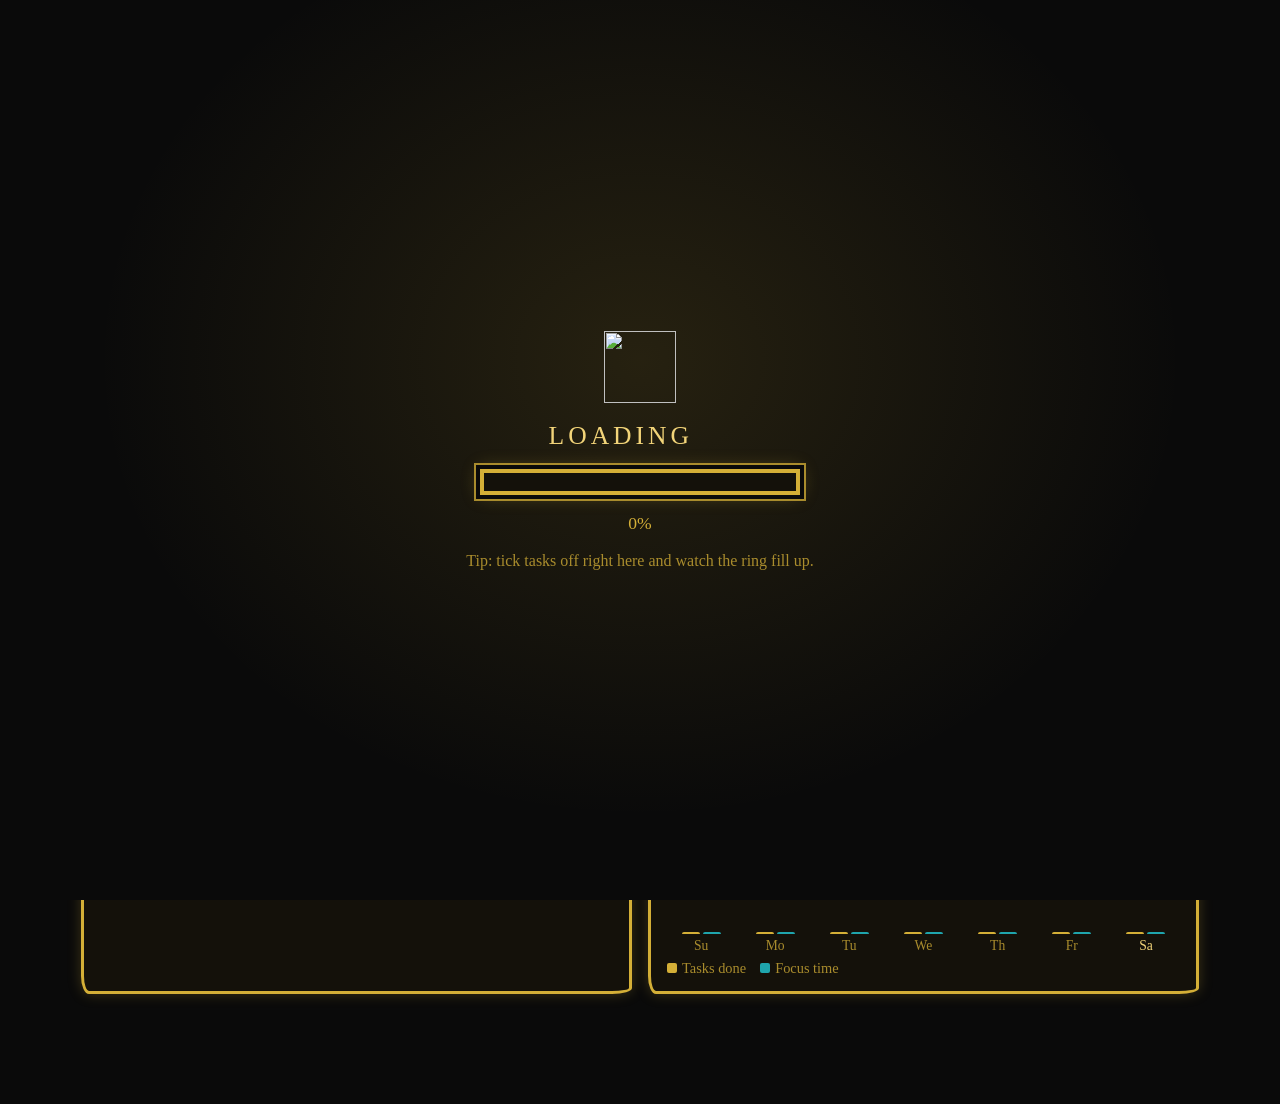
==== index.html @ 4c9fb3a7 "Turn the planner into a personal mission control Add a home dashboard (progress ring, countdowns, up" ====
<!DOCTYPE html>
<html lang="en">
<head>
<meta charset="UTF-8">
<meta name="robots" content="noindex, nofollow, noarchive, nosnippet">
<meta name="viewport" content="width=device-width, initial-scale=1.0, viewport-fit=cover">
<title>Mission Control</title>
<link rel="icon" href="assets/notes-icon.gif" type="image/gif">
<link rel="preload" href="assets/fonts/PatrickHand-latin.woff2" as="font" type="font/woff2" crossorigin>
<meta name="theme-color" content="#14110a">
<link rel="manifest" href="manifest.json">
<link rel="apple-touch-icon" href="assets/icons/apple-touch-icon.png">
<meta name="mobile-web-app-capable" content="yes">
<meta name="apple-mobile-web-app-capable" content="yes">
<meta name="apple-mobile-web-app-title" content="Planner">
<link rel="stylesheet" href="css/base.css">
<link rel="stylesheet" href="css/life.css">
<link rel="stylesheet" href="css/dashboard.css">
<script src="js/theme.js"></script>
<script src="js/loader.js"></script>
</head>
<body>

<div class="loader" id="loader" role="progressbar" aria-label="Loading" aria-valuemin="0" aria-valuemax="100" aria-valuenow="0">
  <img class="loader-icon" src="assets/notes-icon.gif" alt="">
  <div class="loader-title">Loading</div>
  <div class="loader-bar"><div class="loader-fill"></div></div>
  <div class="loader-pct">0%</div>
  <div class="loader-tip">Tip: tick tasks off right here and watch the ring fill up.</div>
</div>
<noscript><style>.loader { display: none; }</style></noscript>

<main class="page">
  <div class="page-head">
    <div>
      <h1 id="greeting">Mission Control</h1>
      <p class="page-sub" id="todayText"></p>
    </div>
    <a class="chip primary" href="focus.html">Enter the Lock-In Room</a>
  </div>

  <div class="dash-top">
    <section class="card today-card" aria-labelledby="todayHeading">
      <h2 class="card-title" id="todayHeading"><span>Today's tasks</span><a class="card-link" href="planner.html">Open planner &rarr;</a></h2>
      <div class="today-body">
        <div class="ring" id="ring">
          <svg viewBox="0 0 160 160" aria-hidden="true">
            <circle class="ring-track" cx="80" cy="80" r="66"></circle>
            <circle class="ring-fill" id="ringFill" cx="80" cy="80" r="66"></circle>
          </svg>
          <div class="ring-label"><strong id="ringPct">0%</strong><span id="ringText">0 of 0 done</span></div>
        </div>
        <div class="today-tasks">
          <ul class="list" id="taskList"></ul>
          <div class="form-row quick-add">
            <input type="text" class="field" id="quickTask" maxlength="200" placeholder="Add a task for today" aria-label="New task for today">
            <button type="button" class="chip" id="quickAdd">Add</button>
          </div>
        </div>
      </div>
    </section>

    <div class="dash-side">
      <a class="card mini-card" href="focus.html">
        <span class="mini-label">Locked in today</span>
        <strong id="focusToday">0m</strong>
        <span class="muted" id="focusSessions">No sessions yet</span>
      </a>
      <a class="card mini-card" href="achievements.html">
        <span class="mini-label" id="levelLabel">Level 1</span>
        <span class="bar"><span id="levelBar"></span></span>
        <span class="muted" id="levelText"></span>
      </a>
      <a class="card mini-card" href="journal.html">
        <span class="mini-label">Daily reflection</span>
        <strong id="journalState">Not written yet</strong>
        <span class="muted" id="journalStreak"></span>
      </a>
    </div>
  </div>

  <div class="grid grid-2">
    <section class="card" aria-labelledby="countHeading">
      <h2 class="card-title" id="countHeading"><span>Countdowns</span><button type="button" class="chip" id="countToggle" aria-expanded="false">+ Add</button></h2>
      <div class="count-form" id="countForm" hidden>
        <input type="text" class="field" id="countTitle" maxlength="60" placeholder="e.g. Final exams" aria-label="Countdown name">
        <input type="date" class="field" id="countDate" aria-label="Countdown date">
        <button type="button" class="chip primary" id="countSave">Save</button>
      </div>
      <div class="countdowns" id="countdowns"></div>
    </section>

    <section class="card" aria-labelledby="upHeading">
      <h2 class="card-title" id="upHeading">Coming up (next 14 days)</h2>
      <ul class="list" id="upcomingList"></ul>
    </section>
  </div>

  <div class="grid grid-2">
    <section class="card" aria-labelledby="projHeading">
      <h2 class="card-title" id="projHeading"><span>Current projects</span><a class="card-link" href="workshop.html">Workshop &rarr;</a></h2>
      <ul class="list" id="projectList"></ul>
    </section>

    <section class="card" aria-labelledby="weekHeading">
      <h2 class="card-title" id="weekHeading">This week</h2>
      <div class="stats" id="weekStats"></div>
      <div class="chart" id="weekChart" aria-label="Tasks done and focus time over the last 7 days"></div>
      <div class="legend-dots"><span>Tasks done</span><span class="alt">Focus time</span></div>
    </section>
  </div>
</main>

<script src="js/ui-sound.js"></script>
<script src="js/shared.js"></script>
<script src="js/planner-core.js"></script>
<script src="js/life-core.js"></script>
<script src="js/data.js"></script>
<script src="js/nav.js"></script>
<script src="js/dashboard.js"></script>
<script src="js/firebase-config.js"></script>
<script src="js/sync-core.js"></script>
<script src="js/sync.js"></script>
</body>
</html>
---- css/base.css ----
/* ==========================================================
   base.css - shared by every page
   Font, theme variables, reset, and reusable components.
   ========================================================== */

/* ---------- Font (self-hosted Patrick Hand, OFL licence) ---------- */
@font-face {
  font-family: "Patrick Hand";
  font-style: normal;
  font-weight: 400;
  font-display: swap;
  src: url("../assets/fonts/PatrickHand-latin-ext.woff2") format("woff2");
  unicode-range: U+0100-02BA, U+02BD-02C5, U+02C7-02CC, U+02CE-02D7, U+02DD-02FF, U+0304, U+0308, U+0329, U+1D00-1DBF, U+1E00-1E9F, U+1EF2-1EFF, U+2020, U+20A0-20AB, U+20AD-20C0, U+2113, U+2C60-2C7F, U+A720-A7FF;
}

@font-face {
  font-family: "Patrick Hand";
  font-style: normal;
  font-weight: 400;
  font-display: swap;
  src: url("../assets/fonts/PatrickHand-latin.woff2") format("woff2");
  unicode-range: U+0000-00FF, U+0131, U+0152-0153, U+02BB-02BC, U+02C6, U+02DA, U+02DC, U+0304, U+0308, U+0329, U+2000-206F, U+20AC, U+2122, U+2191, U+2193, U+2212, U+2215, U+FEFF, U+FFFD;
}

/* ---------- Theme ---------- */
:root {
  --weekend: #2f7d55;
  --weekday: #050505;
  --busy: #b3262e;
  --done: #1fa5ad;

  --gold: #d4af37;
  --gold-light: #f2d479;
  --gold-dim: #a98c2d;
  --cream: #f5e6b8;

  --bg: #0a0a0a;
  --panel-bg: #14110a;
  --field-bg: #1d1810;

  --wobble-lg: 18px 6px 20px 8px / 8px 20px 6px 18px;
  --wobble-sm: 12px 4px 14px 5px / 5px 14px 4px 12px;

  --glow: 0 0 14px color-mix(in srgb, var(--gold) 25%, transparent);
  --focus-glow: 0 0 10px color-mix(in srgb, var(--gold-light) 45%, transparent);
  --rainbow: linear-gradient(90deg, #ff2d55, #ff9500, #ffee00, #34ff6a, #00e5ff, #3b6bff, #c04bff, #ff2d55);
}

/* ---------- Reset and base ---------- */
* { box-sizing: border-box; }

html {
  -webkit-text-size-adjust: 100%;
  text-size-adjust: 100%;
}

body {
  margin: 0;
  font-family: "Patrick Hand", "Comic Sans MS", cursive;
  font-size: 18px;
  background-color: var(--bg);
  color: var(--cream);
}

/* The chosen page picture sits on its own fixed layer. (background-attachment: fixed
   zooms and jitters on iPhones, so it is not used.) */
body::before {
  content: "";
  position: fixed;
  inset: 0;
  z-index: -1;
  background: var(--page-bg, none) center / cover no-repeat;
  pointer-events: none;
}

body.has-bg {
  --panel-bg: rgba(20, 17, 10, 0.86);
}

button, input, textarea, select {
  font-family: inherit;
}

[hidden] {
  display: none !important;
}

:focus-visible {
  outline: 3px solid var(--gold-light);
  outline-offset: 2px;
}

/* ---------- Panels: the gold wobbly boxes ---------- */
.panel,
.greeting-header,
.calendar-panel,
.notes-panel,
.timer-panel,
.settings-panel {
  border: 3px solid var(--gold);
  border-radius: var(--wobble-lg);
  background: var(--panel-bg);
  box-shadow: var(--glow);
}

/* ---------- Headings ---------- */
.gold-title {
  margin: 0;
  font-weight: 400;
  color: var(--gold-light);
}

/* ---------- Small gold buttons ("chips") ---------- */
.bg-controls button,
.page-link,
.pick-row button,
.chip {
  border: 2px solid var(--gold);
  background: rgba(10, 10, 10, 0.9);
  color: var(--gold-light);
  border-radius: var(--wobble-sm);
  font-size: 1rem;
  text-decoration: none;
  cursor: pointer;
}

.bg-controls button:hover,
.page-link:hover,
.pick-row button:hover:not(:disabled),
.chip:hover:not(:disabled),
.page-link.current {
  background: var(--gold);
  color: #0a0a0a;
}

.bg-controls button:disabled,
.pick-row button:disabled,
.chip:disabled {
  opacity: 0.4;
  cursor: default;
}

.page-link {
  display: inline-block;
  padding: 3px 14px;
}

.page-link.disabled {
  opacity: 0.35;
  pointer-events: none;
}

.chip {
  padding: 2px 12px;
}

/* ---------- Big buttons ---------- */
.big-btn {
  border: 3px solid var(--gold-dim);
  border-radius: var(--wobble-sm);
  background: var(--gold);
  color: #0a0a0a;
  font-size: 1.4rem;
  padding: 8px 28px;
  min-width: 120px;
  cursor: pointer;
  transition: transform 0.1s ease, background-color 0.1s ease;
}

.big-btn:hover {
  background: var(--gold-light);
  transform: scale(1.05) rotate(-0.8deg);
}

.big-btn.secondary {
  background: transparent;
  color: var(--gold-light);
  border-color: var(--gold);
}

.big-btn.secondary:hover {
  background: color-mix(in srgb, var(--gold) 18%, transparent);
}

.big-btn.armed {
  background: var(--busy);
  border-color: #ff8a8a;
  color: #fff;
}

/* ---------- Form fields ---------- */
.field,
#notesText,
#taskInput,
#searchInput,
#repeatSelect,
.focus-task input,
.stepper input,
.form-dialog input[type="text"],
.form-dialog textarea {
  border: 2px solid var(--gold);
  border-radius: var(--wobble-sm);
  background: var(--field-bg);
  color: var(--cream);
  font-size: 1.1rem;
}

.field:focus,
#notesText:focus,
#taskInput:focus,
#searchInput:focus,
#repeatSelect:focus,
.focus-task input:focus,
.stepper input:focus,
.form-dialog input:focus,
.form-dialog textarea:focus {
  outline: none;
  border-color: var(--gold-light);
  box-shadow: var(--focus-glow);
}

::placeholder {
  color: var(--gold-dim);
  opacity: 1;
}

/* ---------- Dialogs ---------- */
.dialog {
  width: min(560px, 92vw);
  max-height: 92vh;
  max-height: 92dvh;
  overflow-y: auto;
  overscroll-behavior: contain;
  padding: 22px;
  border: 3px solid var(--gold);
  border-radius: var(--wobble-lg);
  background: #14110a;
  color: var(--cream);
  box-shadow: 0 0 40px color-mix(in srgb, var(--gold) 35%, transparent);
  font-family: inherit;
}

.dialog::backdrop {
  background: rgba(0, 0, 0, 0.82);
}

.dialog h2 {
  margin: 0 0 8px;
  font-size: 2rem;
  font-weight: 400;
  color: var(--gold-light);
}

.dialog-close {
  position: absolute;
  top: 6px;
  right: 12px;
  border: none;
  background: transparent;
  color: var(--gold-light);
  font-size: 2rem;
  cursor: pointer;
  line-height: 1;
}

.dialog-actions {
  display: flex;
  flex-wrap: wrap;
  justify-content: center;
  gap: 10px;
}

.dialog-actions .big-btn {
  min-width: 0;
  font-size: 1.15rem;
  padding: 6px 18px;
  text-decoration: none;
  display: inline-block;
}

.form-error {
  color: #ff8a8a;
}

/* ---------- Toast (replaces blocked alert() popups) ---------- */
.toast {
  position: fixed;
  left: 50%;
  bottom: 24px;
  transform: translateX(-50%);
  z-index: 100;
  max-width: min(520px, 90vw);
  padding: 8px 18px;
  border: 2px solid var(--gold);
  border-radius: var(--wobble-sm);
  background: #14110a;
  color: var(--gold-light);
  box-shadow: 0 0 18px rgba(0, 0, 0, 0.8);
}

/* ---------- RGB effect shared by timer, dates and calendar hover ---------- */
@keyframes rgbSweep {
  from { background-position: 0% 50%; }
  to   { background-position: 300% 50%; }
}

@keyframes rgbHue {
  from { filter: hue-rotate(0deg) drop-shadow(0 0 12px rgba(255, 255, 255, 0.35)); }
  to   { filter: hue-rotate(360deg) drop-shadow(0 0 12px rgba(255, 255, 255, 0.35)); }
}

@keyframes rgbHueCell {
  from { filter: hue-rotate(0deg) drop-shadow(0 0 2px rgba(0, 0, 0, 0.9)); }
  to   { filter: hue-rotate(360deg) drop-shadow(0 0 2px rgba(0, 0, 0, 0.9)); }
}

/* ---------- Pixel-art image links (moon, landscape) ---------- */
.image-link {
  display: block;
  width: 64px;
  height: 64px;
  border: 3px solid var(--gold);
  border-radius: var(--wobble-sm);
  overflow: hidden;
  box-shadow: 0 0 10px color-mix(in srgb, var(--gold) 35%, transparent);
  transition: transform 0.1s ease, box-shadow 0.1s ease;
}

.image-link img {
  width: 100%;
  height: 100%;
  display: block;
  image-rendering: pixelated;
}

.image-link:hover {
  transform: scale(1.1) rotate(-3deg);
  box-shadow: 0 0 16px color-mix(in srgb, var(--gold-light) 60%, transparent);
}

/* ---------- Page navigation and background buttons ---------- */
.page-nav {
  position: fixed;
  bottom: calc(8px + env(safe-area-inset-bottom, 0px));
  left: calc(8px + env(safe-area-inset-left, 0px));
  z-index: 10;
  display: flex;
  align-items: flex-end;
  gap: 10px;
}

.bg-controls {
  position: fixed;
  bottom: calc(8px + env(safe-area-inset-bottom, 0px));
  right: calc(8px + env(safe-area-inset-right, 0px));
  z-index: 10;
  display: flex;
  flex-wrap: wrap;
  justify-content: flex-end;
  max-width: calc(100vw - 16px);
  gap: 6px;
}

.bg-controls button {
  padding: 3px 12px;
  font-size: 0.85rem;
}

/* ---------- Touch screens ---------- */
button, a, select, input, textarea, summary {
  touch-action: manipulation;
}

button, a {
  -webkit-tap-highlight-color: transparent;
}

@media (pointer: coarse) {
  .bg-controls button,
  .page-link,
  .chip,
  .pick-row button,
  .step-btn,
  .preset-btn {
    min-height: 44px;
  }

  .bg-controls button,
  .chip {
    padding-left: 14px;
    padding-right: 14px;
  }

  #searchInput,
  #repeatSelect,
  #addTaskBtn {
    min-height: 44px;
  }

  .dialog-close {
    width: 44px;
    height: 44px;
    top: 2px;
    right: 6px;
  }
}

@media (prefers-reduced-motion: reduce) {
  * {
    animation: none !important;
    transition: none !important;
  }
}

/* ---------- Loading screen ---------- */
.loader {
  position: fixed;
  inset: 0;
  z-index: 1000;
  display: flex;
  flex-direction: column;
  align-items: center;
  justify-content: center;
  gap: 18px;
  background:
    radial-gradient(ellipse at 50% 40%, color-mix(in srgb, var(--gold) 14%, transparent), transparent 60%),
    #0a0a0a;
  color: var(--gold-light);
  transition: opacity 0.4s ease;
}

.loader.loader-hide {
  opacity: 0;
  pointer-events: none;
}

.loader-icon {
  width: 72px;
  height: 72px;
  image-rendering: pixelated;
  animation: loaderHop 0.9s steps(4) infinite;
}

@keyframes loaderHop {
  0%, 100% { transform: translateY(0); }
  50%      { transform: translateY(-10px); }
}

.loader-title {
  font-size: 1.6rem;
  letter-spacing: 4px;
  text-transform: uppercase;
}

.loader-title::after {
  content: "";
  display: inline-block;
  width: 1.5em;
  text-align: left;
  animation: loaderDots 1.2s steps(4) infinite;
}

@keyframes loaderDots {
  0%   { content: ""; }
  25%  { content: "."; }
  50%  { content: ".."; }
  75%  { content: "..."; }
}

.loader-bar {
  width: min(320px, 75vw);
  height: 26px;
  padding: 4px;
  border: 4px solid var(--gold);
  background: #14110a;
  box-shadow: 0 0 0 4px #0a0a0a, 0 0 0 6px var(--gold-dim), 0 0 18px color-mix(in srgb, var(--gold) 35%, transparent);
  image-rendering: pixelated;
}

.loader-fill {
  width: 0;
  height: 100%;
  background: repeating-linear-gradient(90deg, var(--gold-light) 0 10px, var(--gold) 10px 14px, transparent 14px 16px);
  transition: width 0.2s steps(6);
}

.loader-pct {
  font-size: 1.1rem;
  color: var(--gold);
  font-variant-numeric: tabular-nums;
}

.loader-tip {
  max-width: 80vw;
  font-size: 1rem;
  color: var(--gold-dim);
  text-align: center;
}

/* ---------- Phones: tapping must not leave hover effects stuck on ---------- */
@media (hover: none) {
  .big-btn:hover {
    transform: none;
    background: var(--gold);
  }

  .big-btn.secondary:hover {
    background: transparent;
  }

  .big-btn.armed:hover {
    background: var(--busy);
  }

  .bg-controls button:hover,
  .page-link:hover,
  .pick-row button:hover:not(:disabled),
  .chip:hover:not(:disabled) {
    background: rgba(10, 10, 10, 0.9);
    color: var(--gold-light);
  }

  .page-link.current,
  .page-link.current:hover,
  .pick-row button.armed:hover {
    background: var(--gold);
    color: #0a0a0a;
  }

  .image-link:hover {
    transform: none;
    box-shadow: 0 0 10px color-mix(in srgb, var(--gold) 35%, transparent);
  }

  /* a quick press-in instead, so taps still feel responsive */
  .big-btn:active,
  .chip:active,
  .page-link:active,
  .bg-controls button:active,
  .pick-row button:active,
  .image-link:active {
    transform: scale(0.95);
  }
}

/* ---------- Scrollbars: gold pixel blocks on a dark track (follow the outline colour) ---------- */
/* Firefox can only recolour; other browsers get the full pixel-block design below
   (setting scrollbar-color there would switch that design off). */
@supports not selector(::-webkit-scrollbar) {
  html {
    scrollbar-color: var(--gold) #0a0a0a;
  }

  * {
    scrollbar-color: var(--gold) #14110a;
  }
}

::-webkit-scrollbar {
  width: 14px;
  height: 14px;
}

::-webkit-scrollbar-track {
  background: #0a0a0a;
  border-left: 2px solid color-mix(in srgb, var(--gold) 30%, transparent);
}

::-webkit-scrollbar-thumb {
  background:
    linear-gradient(90deg, var(--gold-light) 0 3px, var(--gold) 3px calc(100% - 3px), var(--gold-dim) calc(100% - 3px));
  border: 3px solid #0a0a0a;
  border-radius: 0;
  box-shadow: inset 0 0 0 1px rgba(0, 0, 0, 0.35);
}

::-webkit-scrollbar-thumb:hover {
  background: var(--gold-light);
}

::-webkit-scrollbar-thumb:active {
  background: var(--gold-dim);
}

::-webkit-scrollbar-corner {
  background: #0a0a0a;
}

/* thinner inside panels and popups */
.dialog::-webkit-scrollbar,
.notes-panel::-webkit-scrollbar,
.search-results::-webkit-scrollbar {
  width: 10px;
}

.dialog::-webkit-scrollbar-track,
.notes-panel::-webkit-scrollbar-track,
.search-results::-webkit-scrollbar-track {
  background: #14110a;
  border-left: none;
}

.dialog::-webkit-scrollbar-thumb,
.notes-panel::-webkit-scrollbar-thumb,
.search-results::-webkit-scrollbar-thumb {
  border-width: 2px;
  border-color: #14110a;
}

/* ---------- Top menu bar (every page) ---------- */
.site-nav {
  position: sticky;
  top: 0;
  z-index: 60;
  display: flex;
  align-items: center;
  gap: 10px;
  padding: 6px 14px;
  padding-top: calc(6px + env(safe-area-inset-top, 0px));
  border-bottom: 2px solid color-mix(in srgb, var(--gold) 70%, transparent);
  background: rgba(10, 9, 6, 0.78);
  -webkit-backdrop-filter: blur(12px);
  backdrop-filter: blur(12px);
  box-shadow: 0 4px 16px rgba(0, 0, 0, 0.5);
}

.site-brand {
  display: flex;
  align-items: center;
  gap: 8px;
  flex-shrink: 0;
  color: var(--gold-light);
  font-size: 1.15rem;
  text-decoration: none;
}

.site-brand img {
  width: 28px;
  height: 28px;
  image-rendering: pixelated;
}

.site-links {
  display: flex;
  flex: 1;
  flex-wrap: wrap;
  justify-content: center;
  gap: 2px;
}

.site-link {
  display: flex;
  align-items: center;
  gap: 6px;
  padding: 5px 10px;
  border: 2px solid transparent;
  border-radius: var(--wobble-sm);
  color: var(--cream);
  font-size: 1rem;
  text-decoration: none;
  white-space: nowrap;
}

.site-link svg,
.site-menu-btn svg {
  width: 18px;
  height: 18px;
  flex-shrink: 0;
}

.site-link:hover {
  border-color: color-mix(in srgb, var(--gold) 50%, transparent);
  color: var(--gold-light);
}

.site-link[aria-current="page"] {
  border-color: var(--gold);
  background: color-mix(in srgb, var(--gold) 18%, transparent);
  color: var(--gold-light);
}

.site-menu-btn {
  display: none;
  align-items: center;
  gap: 6px;
  margin-left: auto;
  padding: 6px 12px;
  border: 2px solid var(--gold);
  border-radius: var(--wobble-sm);
  background: transparent;
  color: var(--gold-light);
  font-size: 1rem;
  cursor: pointer;
}

.site-level {
  display: flex;
  flex-direction: column;
  align-items: stretch;
  gap: 3px;
  flex-shrink: 0;
  min-width: 64px;
  color: var(--gold-light);
  font-size: 0.95rem;
  text-align: center;
  text-decoration: none;
}

.site-level[hidden] {
  display: none !important;
}

.site-level-bar {
  height: 6px;
  overflow: hidden;
  border: 1px solid var(--gold-dim);
  border-radius: 3px;
  background: var(--field-bg);
}

.site-level-bar span {
  display: block;
  width: 0;
  height: 100%;
  background: var(--gold);
}

@media (max-width: 1100px) {
  .site-brand span {
    display: none;
  }
}

@media (max-width: 900px) {
  .site-nav {
    flex-wrap: wrap;
  }

  .site-menu-btn {
    display: flex;
  }

  .site-level {
    order: 2;
  }

  .site-links {
    display: none;
    order: 3;
    flex-basis: 100%;
    flex-direction: column;
    gap: 4px;
    padding: 8px 0 4px;
  }

  .site-nav.is-open .site-links {
    display: flex;
  }

  .site-link {
    padding: 10px 12px;
    font-size: 1.1rem;
  }
}

@media (hover: none) {
  .site-link:hover {
    border-color: transparent;
    color: var(--cream);
  }

  .site-link[aria-current="page"]:hover {
    border-color: var(--gold);
    color: var(--gold-light);
  }
}
---- css/life.css ----
/* ==========================================================
   life.css - shared look for the Dashboard, Journal, Workshop,
   Vault, Achievements and Timeline pages
   ========================================================== */

.page {
  max-width: 1150px;
  margin: 0 auto;
  padding: 18px 16px 110px;
}

.page-head {
  display: flex;
  flex-wrap: wrap;
  align-items: flex-end;
  justify-content: space-between;
  gap: 10px 16px;
  margin-bottom: 16px;
}

.page-head h1 {
  margin: 0;
  font-size: clamp(2rem, 5vw, 2.8rem);
  font-weight: 400;
  color: var(--gold-light);
  text-shadow: 2px 2px 0 rgba(0, 0, 0, 0.55);
}

.page-sub {
  margin: 2px 0 0;
  color: var(--gold-dim);
  font-size: 1.1rem;
}

/* ---------- cards ---------- */
.card {
  padding: 14px 16px;
  border: 3px solid var(--gold);
  border-radius: var(--wobble-lg);
  background: var(--panel-bg);
  box-shadow: var(--glow);
}

.card-title {
  display: flex;
  align-items: center;
  justify-content: space-between;
  gap: 8px;
  margin: 0 0 10px;
  font-size: 1.45rem;
  font-weight: 400;
  color: var(--gold-light);
}

.card-title a,
.card-link {
  font-size: 1rem;
  color: var(--gold);
}

.grid {
  display: grid;
  gap: 16px;
}

.grid-2 { grid-template-columns: repeat(auto-fit, minmax(320px, 1fr)); }
.grid-3 { grid-template-columns: repeat(auto-fit, minmax(260px, 1fr)); }

.empty-note {
  margin: 6px 0;
  color: var(--gold-dim);
}

.muted { color: var(--gold-dim); }

/* ---------- forms ---------- */
.form-grid {
  display: grid;
  gap: 10px;
}

.form-row {
  display: flex;
  flex-wrap: wrap;
  gap: 8px;
  align-items: center;
}

.form-row > .field {
  flex: 1;
  min-width: 140px;
}

.label {
  display: flex;
  flex-direction: column;
  gap: 4px;
  color: var(--gold);
  font-size: 1.05rem;
}

.field {
  padding: 7px 10px;
  width: 100%;
}

textarea.field {
  min-height: 80px;
  resize: vertical;
  line-height: 1.4;
}

select.field {
  cursor: pointer;
}

input[type="date"].field {
  color-scheme: dark;
}

.btn-row {
  display: flex;
  flex-wrap: wrap;
  gap: 8px;
}

.chip.primary {
  background: var(--gold);
  color: #0a0a0a;
}

.chip.danger:hover:not(:disabled) {
  background: var(--busy);
  border-color: #ff8a8a;
  color: #fff;
}

.chip.armed {
  background: var(--busy);
  border-color: #ff8a8a;
  color: #fff;
}

.tag {
  display: inline-block;
  padding: 1px 9px;
  border: 1px solid var(--gold-dim);
  border-radius: 999px;
  color: var(--gold);
  font-size: 0.85rem;
  white-space: nowrap;
}

.tag.clickable {
  cursor: pointer;
  background: transparent;
  font-family: inherit;
}

.tag.clickable[aria-pressed="true"] {
  background: var(--gold);
  color: #0a0a0a;
}

/* ---------- lists ---------- */
.list {
  display: flex;
  flex-direction: column;
  gap: 6px;
  margin: 0;
  padding: 0;
  list-style: none;
}

.list-item {
  display: flex;
  align-items: center;
  gap: 10px;
  padding: 7px 10px;
  border: 2px solid color-mix(in srgb, var(--gold) 35%, transparent);
  border-radius: var(--wobble-sm);
  background: var(--field-bg);
}

.list-item .grow {
  flex: 1;
  min-width: 0;
  word-break: break-word;
}

.list-item.is-done .grow {
  color: var(--gold-dim);
  text-decoration: line-through;
}

.list-item input[type="checkbox"] {
  width: 20px;
  height: 20px;
  flex-shrink: 0;
  accent-color: var(--gold);
}

.when {
  flex-shrink: 0;
  color: var(--gold);
  font-size: 0.9rem;
  white-space: nowrap;
}

.icon-btn {
  flex-shrink: 0;
  border: none;
  background: transparent;
  color: var(--gold-dim);
  font-size: 1.1rem;
  cursor: pointer;
}

.icon-btn:hover {
  color: var(--busy);
}

/* ---------- progress bars and rings ---------- */
.bar {
  height: 10px;
  overflow: hidden;
  border: 2px solid var(--gold-dim);
  border-radius: 5px;
  background: var(--field-bg);
}

.bar > span {
  display: block;
  height: 100%;
  width: 0;
  background: var(--gold);
  transition: width 0.4s ease;
}

.ring {
  position: relative;
  width: 160px;
  height: 160px;
  flex-shrink: 0;
}

.ring svg {
  width: 100%;
  height: 100%;
  transform: rotate(-90deg);
}

.ring circle {
  fill: none;
  stroke-width: 14;
}

.ring .ring-track {
  stroke: var(--field-bg);
}

.ring .ring-fill {
  stroke: var(--gold);
  stroke-linecap: round;
  transition: stroke-dashoffset 0.8s ease;
  filter: drop-shadow(0 0 6px color-mix(in srgb, var(--gold) 60%, transparent));
}

.ring.is-complete .ring-fill {
  stroke: var(--done);
}

.ring-label {
  position: absolute;
  inset: 0;
  display: flex;
  flex-direction: column;
  align-items: center;
  justify-content: center;
  text-align: center;
}

.ring-label strong {
  font-size: 2.2rem;
  font-weight: 400;
  color: var(--gold-light);
  line-height: 1;
}

.ring-label span {
  color: var(--gold-dim);
  font-size: 0.95rem;
}

/* ---------- small bar chart (weekly summary, focus reports) ---------- */
.chart {
  display: grid;
  grid-template-columns: repeat(7, 1fr);
  align-items: end;
  gap: 6px;
  height: 140px;
  padding-top: 8px;
}

.chart-col {
  display: flex;
  flex-direction: column;
  align-items: center;
  justify-content: flex-end;
  gap: 4px;
  height: 100%;
}

.chart-bars {
  display: flex;
  align-items: flex-end;
  justify-content: center;
  gap: 3px;
  width: 100%;
  flex: 1;
}

.chart-bar {
  width: 40%;
  max-width: 18px;
  min-height: 2px;
  border-radius: 3px 3px 0 0;
  background: var(--gold);
}

.chart-bar.alt {
  background: var(--done);
}

.chart-day {
  color: var(--gold-dim);
  font-size: 0.85rem;
}

.chart-col.is-today .chart-day {
  color: var(--gold-light);
}

.legend-dots {
  display: flex;
  gap: 14px;
  margin-top: 6px;
  font-size: 0.9rem;
  color: var(--gold-dim);
}

.legend-dots span::before {
  content: "";
  display: inline-block;
  width: 10px;
  height: 10px;
  margin-right: 5px;
  border-radius: 2px;
  background: var(--gold);
}

.legend-dots span.alt::before {
  background: var(--done);
}

/* ---------- stats ---------- */
.stats {
  display: grid;
  grid-template-columns: repeat(auto-fit, minmax(120px, 1fr));
  gap: 10px;
}

.stat {
  padding: 8px 10px;
  border: 2px solid color-mix(in srgb, var(--gold) 35%, transparent);
  border-radius: var(--wobble-sm);
  background: var(--field-bg);
  text-align: center;
}

.stat strong {
  display: block;
  font-size: 1.8rem;
  font-weight: 400;
  color: var(--gold-light);
  line-height: 1.1;
}

.stat span {
  color: var(--gold-dim);
  font-size: 0.9rem;
}

/* ---------- badge icons ---------- */
.badge-icon {
  display: flex;
  align-items: center;
  justify-content: center;
  width: 54px;
  height: 54px;
  flex-shrink: 0;
  border: 3px solid var(--gold);
  border-radius: 50%;
  background: radial-gradient(circle at 35% 30%, var(--gold-light), var(--gold) 55%, var(--gold-dim));
  color: #1a1306;
  box-shadow: 0 0 12px color-mix(in srgb, var(--gold) 45%, transparent);
}

.badge-icon svg {
  width: 26px;
  height: 26px;
}

.is-locked .badge-icon {
  border-color: #3a3428;
  background: #1d1810;
  color: #4d4535;
  box-shadow: none;
}

/* ---------- dialogs on these pages ---------- */
.dialog.wide {
  width: min(760px, 94vw);
}

.dialog .label + .label {
  margin-top: 4px;
}

.section-title {
  margin: 14px 0 6px;
  font-size: 1.2rem;
  font-weight: 400;
  color: var(--gold);
}

@media (max-width: 600px) {
  .grid-2,
  .grid-3 {
    grid-template-columns: 1fr;
  }

  .card {
    padding: 12px;
  }
}
---- css/dashboard.css ----
/* dashboard.css - Mission Control (index.html) */

.dash-top {
  display: grid;
  grid-template-columns: minmax(0, 2fr) minmax(220px, 1fr);
  gap: 16px;
  margin-bottom: 16px;
}

.today-body {
  display: flex;
  align-items: flex-start;
  gap: 20px;
}

.today-tasks {
  flex: 1;
  min-width: 0;
}

.today-tasks .list {
  max-height: 260px;
  overflow-y: auto;
}

.quick-add {
  margin-top: 10px;
}

.dash-side {
  display: grid;
  gap: 16px;
}

.mini-card {
  display: flex;
  flex-direction: column;
  gap: 4px;
  margin: 0;
  color: inherit;
  text-decoration: none;
  transition: border-color 0.2s, transform 0.2s;
}

.mini-card:hover,
.mini-card:focus-visible {
  border-color: var(--gold-light);
  transform: translateY(-2px);
}

.mini-label {
  color: var(--gold);
  font-size: 1.05rem;
}

.mini-card strong {
  font-weight: 400;
  font-size: 1.9rem;
  line-height: 1.1;
  color: var(--gold-light);
}

.count-form {
  display: flex;
  flex-wrap: wrap;
  gap: 8px;
  margin-bottom: 10px;
}

.count-form .field {
  flex: 1 1 140px;
  width: auto;
}

.countdowns {
  display: grid;
  grid-template-columns: repeat(auto-fill, minmax(140px, 1fr));
  gap: 10px;
}

.countdown {
  position: relative;
  display: flex;
  flex-direction: column;
  align-items: center;
  padding: 10px 8px;
  border: 2px solid color-mix(in srgb, var(--gold) 40%, transparent);
  border-radius: var(--wobble-sm);
  background: var(--field-bg);
  text-align: center;
}

.countdown.is-soon {
  border-color: var(--gold-light);
  box-shadow: 0 0 10px color-mix(in srgb, var(--gold) 35%, transparent);
}

.countdown.is-past {
  opacity: 0.55;
}

.count-num {
  font-weight: 400;
  font-size: 2.3rem;
  line-height: 1;
  color: var(--gold-light);
}

.count-unit {
  color: var(--gold-dim);
  font-size: 0.9rem;
}

.count-title {
  margin-top: 4px;
  overflow-wrap: anywhere;
}

.count-del {
  position: absolute;
  top: 2px;
  right: 2px;
}

.list-item a {
  color: inherit;
}

.up-deadline .up-tag {
  border-color: var(--busy, #b3262e);
}

.project-row .bar {
  display: block;
  margin: 6px 0 2px;
}

.project-top {
  display: flex;
  align-items: center;
  justify-content: space-between;
  gap: 8px;
}

.project-meta {
  font-size: 0.9rem;
}

#weekChart {
  margin-top: 12px;
}

@media (max-width: 800px) {
  .dash-top {
    grid-template-columns: 1fr;
  }

  .dash-side {
    grid-template-columns: repeat(3, 1fr);
    gap: 10px;
  }

  .mini-card strong {
    font-size: 1.4rem;
  }
}

@media (max-width: 600px) {
  .today-body {
    flex-direction: column;
    align-items: center;
  }

  .today-tasks {
    width: 100%;
  }

  .dash-side {
    grid-template-columns: 1fr;
  }
}
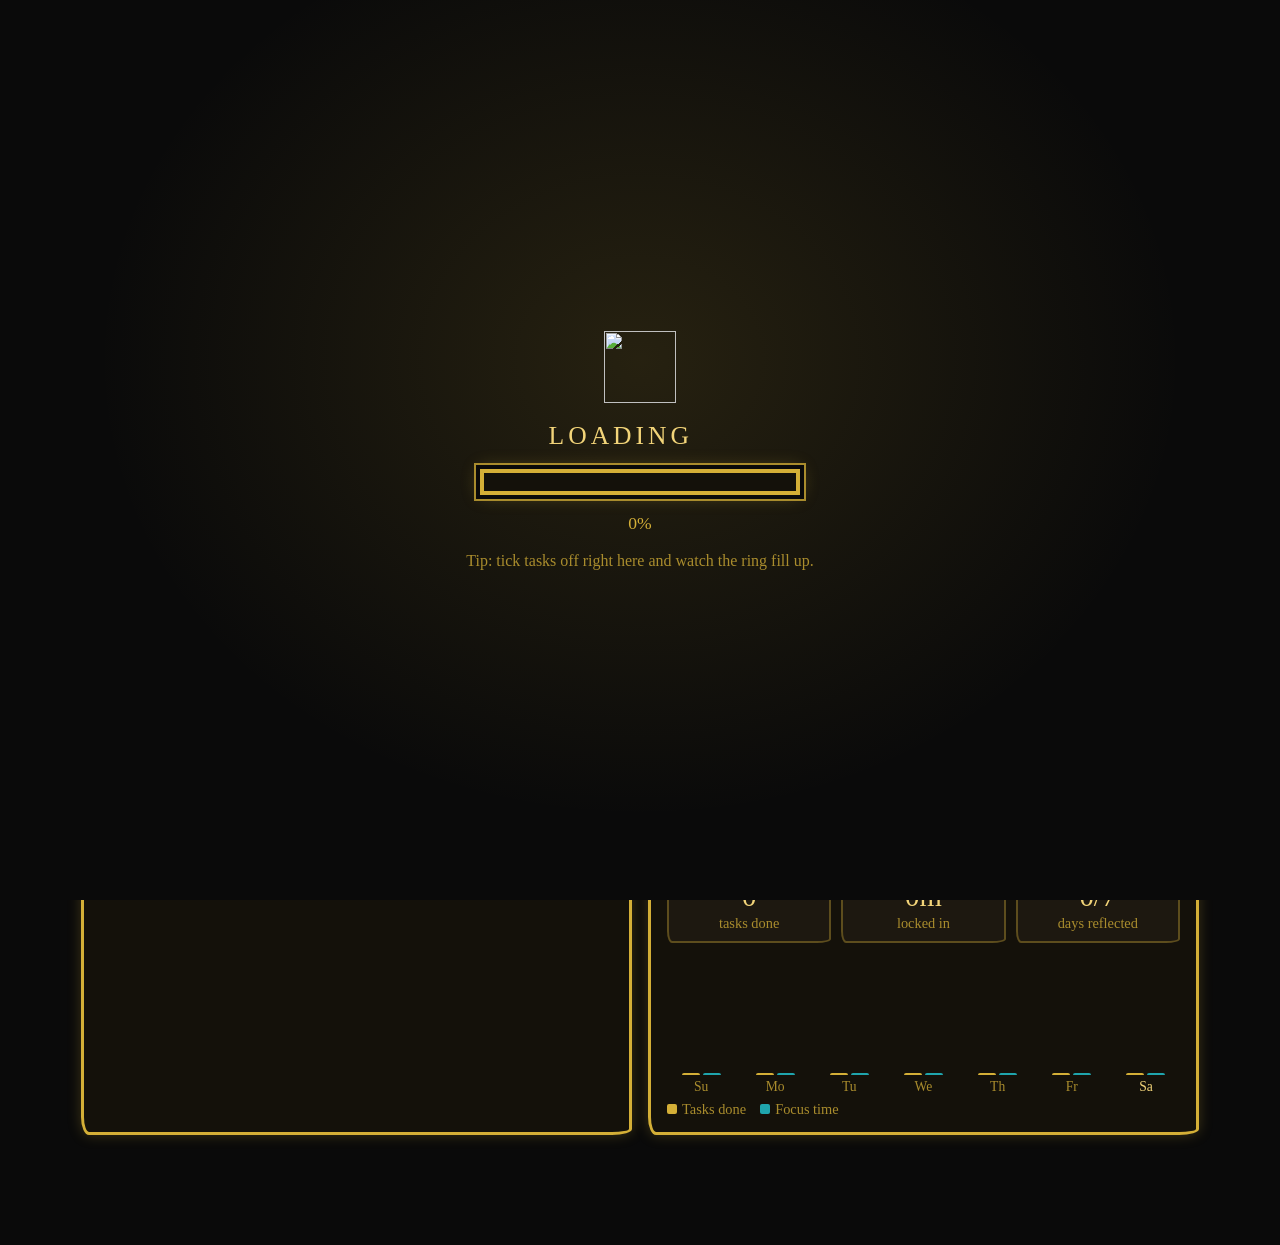
==== commit c9042859: "Make the internship dates adjustable and add a live countdown on the home page The dates, name and l" ====
--- a/index.html
+++ b/index.html
@@ -38,6 +38,17 @@
     </div>
     <a class="chip primary" href="focus.html">Enter the Lock-In Room</a>
   </div>
+
+  <a class="live-countdown" id="liveCountdown" href="planner.html#internship" hidden>
+    <span class="live-label" id="liveLabel">Internship ends in</span>
+    <span class="live-units" aria-live="off">
+      <span class="live-unit"><strong id="liveDays">0</strong><small>days</small></span>
+      <span class="live-unit"><strong id="liveHours">00</strong><small>hrs</small></span>
+      <span class="live-unit"><strong id="liveMinutes">00</strong><small>min</small></span>
+      <span class="live-unit"><strong id="liveSeconds">00</strong><small>sec</small></span>
+    </span>
+    <span class="live-edit">Change dates</span>
+  </a>
 
   <div class="dash-top">
     <section class="card today-card" aria-labelledby="todayHeading">
--- a/css/base.css
+++ b/css/base.css
@@ -26,6 +26,7 @@
 :root {
   --weekend: #2f7d55;
   --weekday: #050505;
+  --intern: #c2188f;
   --busy: #b3262e;
   --done: #1fa5ad;
 
--- a/css/dashboard.css
+++ b/css/dashboard.css
@@ -179,3 +179,106 @@
     grid-template-columns: 1fr;
   }
 }
+
+/* special periods (the internship) in the countdowns */
+.countdown.period-count {
+  border-color: var(--intern);
+  background: color-mix(in srgb, var(--intern) 16%, var(--field-bg));
+  color: inherit;
+  text-decoration: none;
+}
+
+.period-count .count-num {
+  color: #ff8fd8;
+}
+
+.period-progress {
+  display: block;
+  width: 100%;
+  height: 6px;
+  margin-top: 6px;
+  border-color: var(--intern);
+}
+
+.period-progress > span {
+  background: var(--intern);
+}
+
+/* live internship countdown tab (top of the home page) */
+.live-countdown {
+  display: flex;
+  flex-wrap: wrap;
+  align-items: center;
+  gap: 8px 14px;
+  width: fit-content;
+  max-width: 100%;
+  margin: 0 0 16px;
+  padding: 8px 16px;
+  border: 2px solid var(--intern);
+  border-radius: 14px 5px 16px 5px;
+  background: color-mix(in srgb, var(--intern) 18%, #0a0a0a);
+  box-shadow: 0 0 14px color-mix(in srgb, var(--intern) 35%, transparent);
+  color: inherit;
+  text-decoration: none;
+}
+
+.live-countdown[hidden] {
+  display: none;
+}
+
+.live-label {
+  color: #ff8fd8;
+  font-size: 1.1rem;
+}
+
+.live-units {
+  display: flex;
+  gap: 6px;
+}
+
+.live-unit {
+  display: flex;
+  flex-direction: column;
+  align-items: center;
+  min-width: 48px;
+  padding: 2px 6px;
+  border: 1px solid color-mix(in srgb, var(--intern) 60%, transparent);
+  border-radius: 6px;
+  background: rgba(0, 0, 0, 0.45);
+}
+
+.live-unit strong {
+  font-weight: 400;
+  font-size: 1.6rem;
+  line-height: 1.1;
+  color: var(--gold-light);
+  font-variant-numeric: tabular-nums;
+}
+
+.live-unit small {
+  color: var(--gold-dim);
+  font-size: 0.75rem;
+}
+
+.live-edit {
+  color: var(--gold-dim);
+  font-size: 0.85rem;
+  text-decoration: underline;
+}
+
+.live-countdown:hover .live-edit,
+.live-countdown:focus-visible .live-edit {
+  color: var(--gold-light);
+}
+
+@media (max-width: 600px) {
+  .live-countdown {
+    width: 100%;
+    justify-content: center;
+  }
+
+  .live-unit {
+    min-width: 0;
+    flex: 1;
+  }
+}
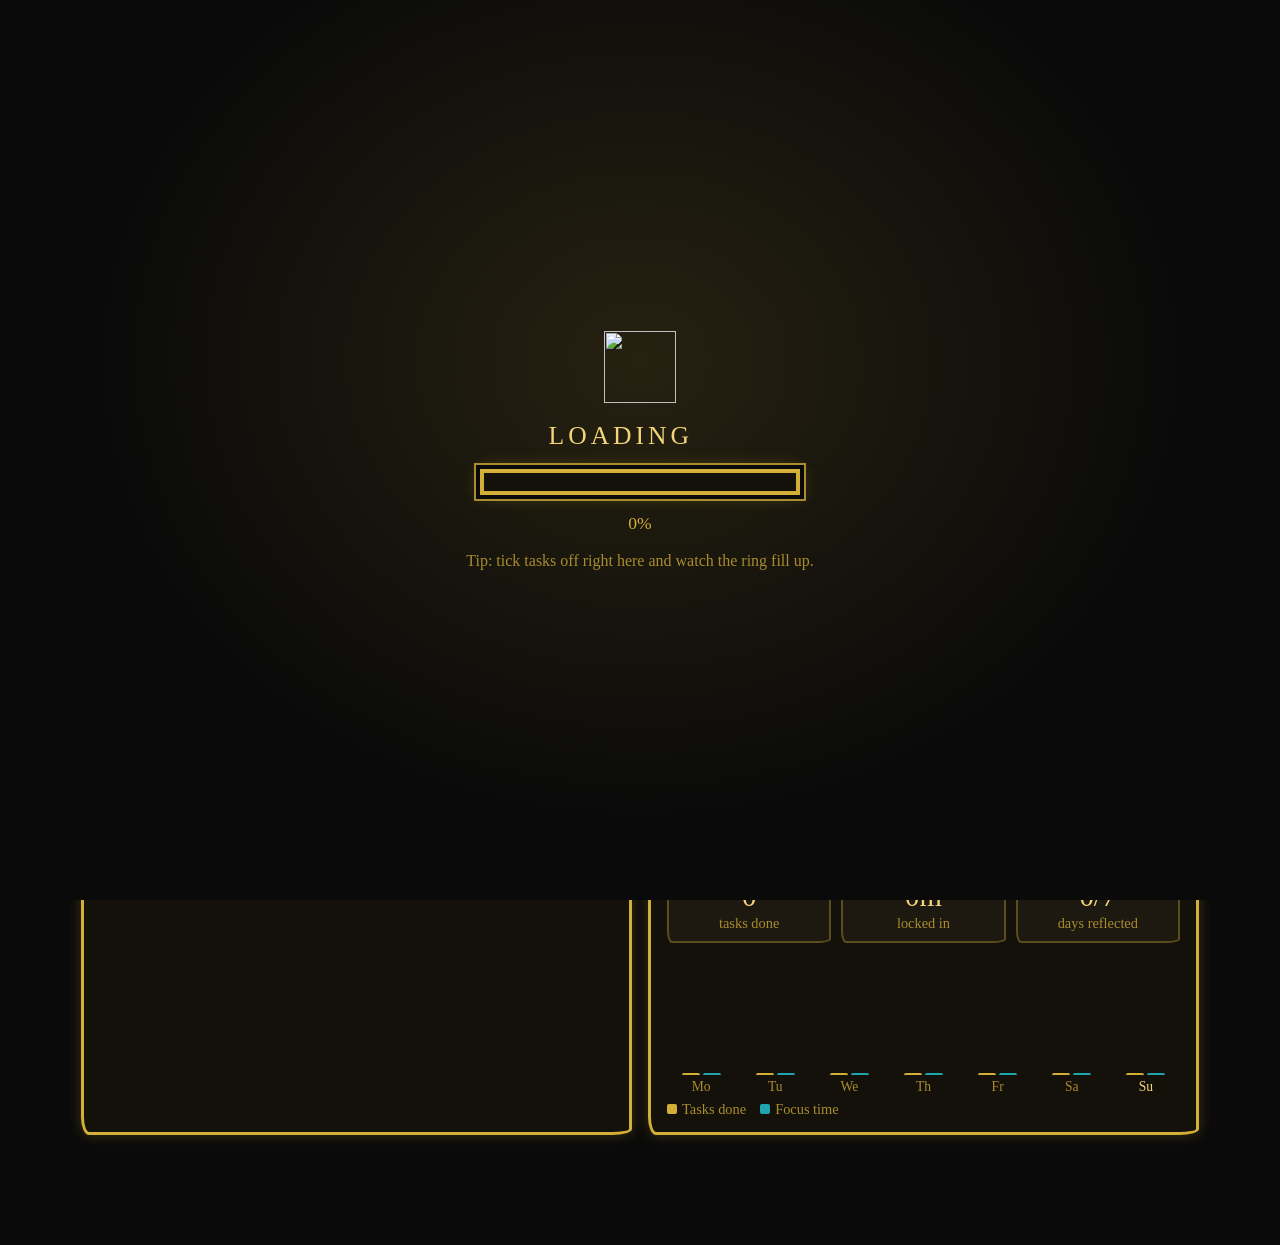
==== commit 71a82039: "Show the exact end time on the internship countdown tab Co-Authored-By: Claude Opus 5.5 <noreply@ant" ====
--- a/index.html
+++ b/index.html
@@ -47,6 +47,7 @@
       <span class="live-unit"><strong id="liveMinutes">00</strong><small>min</small></span>
       <span class="live-unit"><strong id="liveSeconds">00</strong><small>sec</small></span>
     </span>
+    <span class="live-target" id="liveTarget"></span>
     <span class="live-edit">Change dates</span>
   </a>
 
--- a/css/dashboard.css
+++ b/css/dashboard.css
@@ -260,6 +260,11 @@
   font-size: 0.75rem;
 }
 
+.live-target {
+  color: var(--gold-light);
+  font-size: 0.9rem;
+}
+
 .live-edit {
   color: var(--gold-dim);
   font-size: 0.85rem;
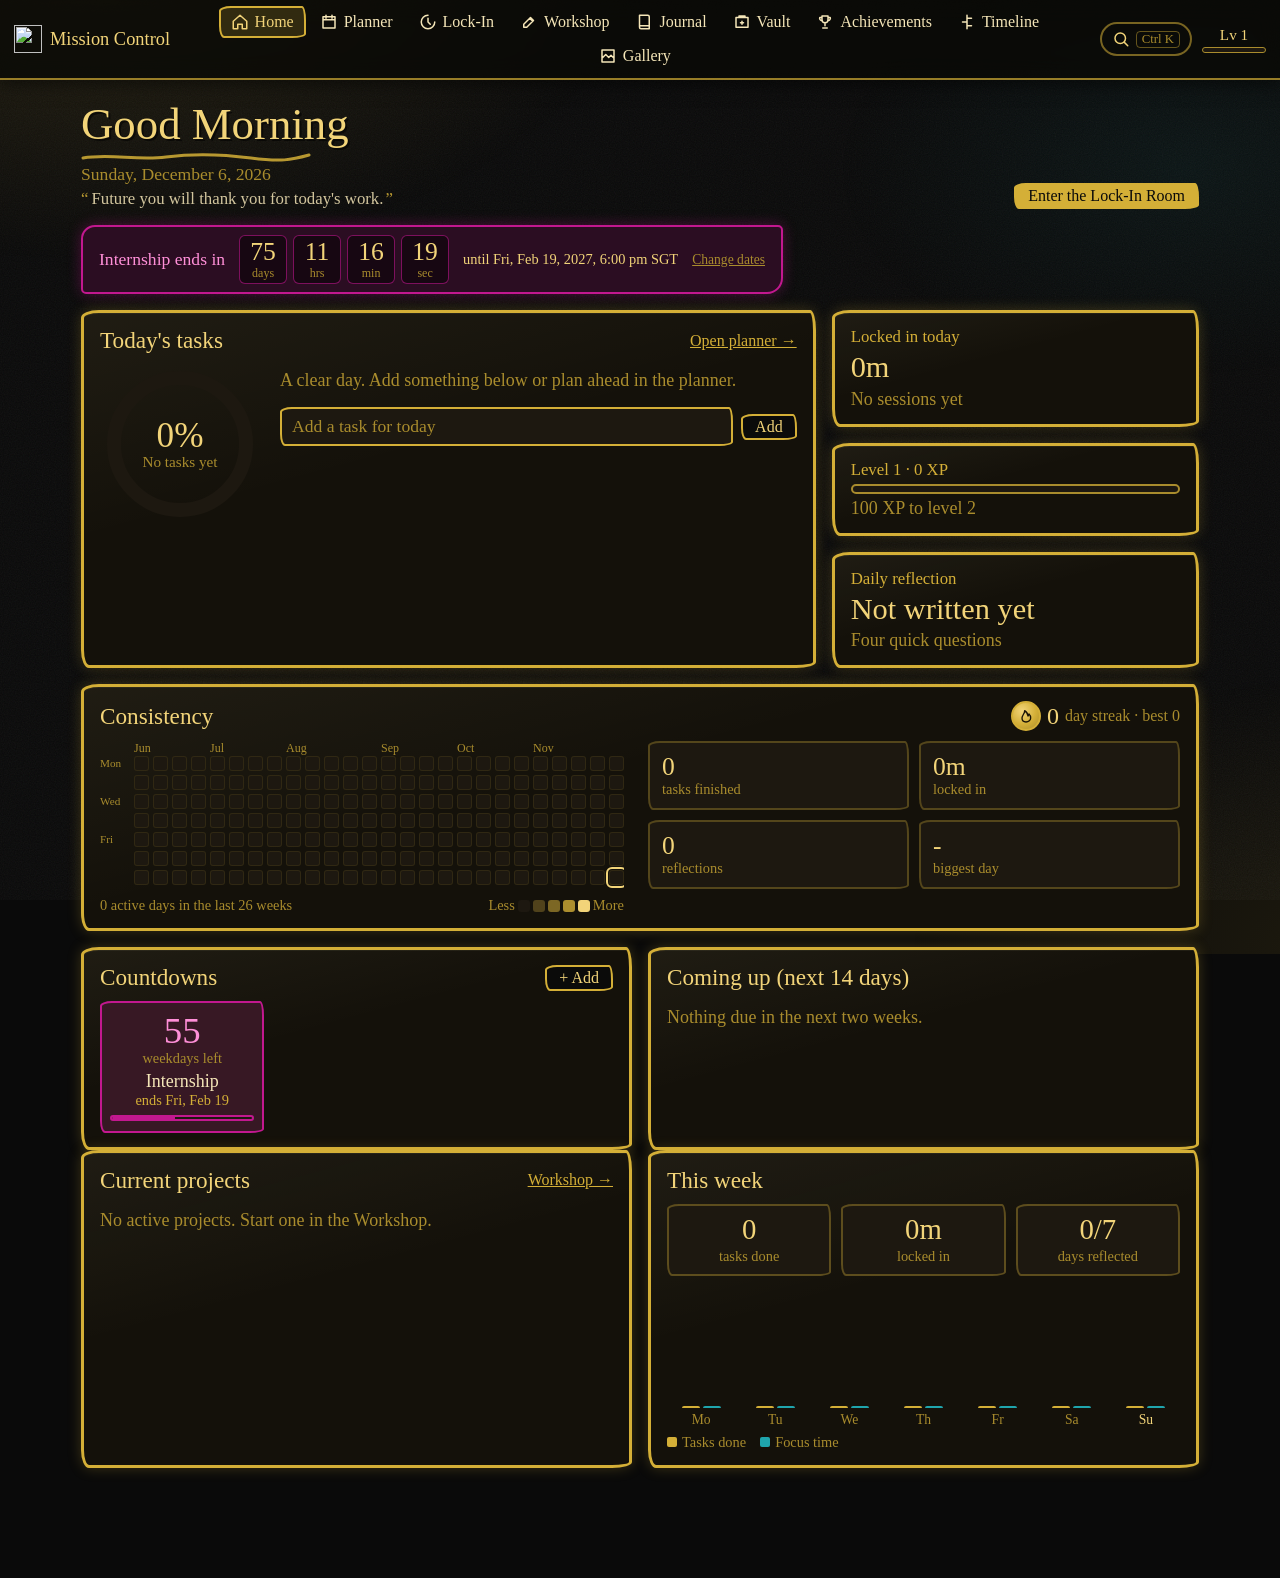
==== commit fac48ea2: "Add celebrations, a consistency heatmap, quick actions and smoother pages - Gold confetti when tasks" ====
--- a/index.html
+++ b/index.html
@@ -35,6 +35,7 @@
     <div>
       <h1 id="greeting">Mission Control</h1>
       <p class="page-sub" id="todayText"></p>
+      <p class="daily-line" id="dailyLine"></p>
     </div>
     <a class="chip primary" href="focus.html">Enter the Lock-In Room</a>
   </div>
@@ -91,6 +92,29 @@
     </div>
   </div>
 
+  <section class="card heat-card" aria-labelledby="heatHeading">
+    <h2 class="card-title" id="heatHeading">
+      <span>Consistency</span>
+      <span class="streak" id="streakBadge"></span>
+    </h2>
+    <div class="heat-layout">
+      <div class="heat-main">
+        <div class="heat-scroll" id="heatScroll">
+          <div class="heat-months" id="heatMonths" aria-hidden="true"></div>
+          <div class="heat-wrap">
+            <div class="heat-days" aria-hidden="true"><span>Mon</span><span></span><span>Wed</span><span></span><span>Fri</span><span></span><span></span></div>
+            <div class="heatmap" id="heatmap" role="img" aria-label="Activity over the last 26 weeks"></div>
+          </div>
+        </div>
+        <div class="heat-foot">
+          <span class="muted" id="heatSummary"></span>
+          <span class="heat-legend" aria-hidden="true">Less <i class="l0"></i><i class="l1"></i><i class="l2"></i><i class="l3"></i><i class="l4"></i> More</span>
+        </div>
+      </div>
+      <div class="heat-stats" id="heatStats"></div>
+    </div>
+  </section>
+
   <div class="grid grid-2">
     <section class="card" aria-labelledby="countHeading">
       <h2 class="card-title" id="countHeading"><span>Countdowns</span><button type="button" class="chip" id="countToggle" aria-expanded="false">+ Add</button></h2>
@@ -125,6 +149,7 @@
 
 <script src="js/ui-sound.js"></script>
 <script src="js/shared.js"></script>
+<script src="js/celebrate.js"></script>
 <script src="js/planner-core.js"></script>
 <script src="js/life-core.js"></script>
 <script src="js/data.js"></script>
--- a/css/base.css
+++ b/css/base.css
@@ -775,3 +775,439 @@
     color: var(--gold-light);
   }
 }
+
+/* ==========================================================
+   Atmosphere, motion and celebrations
+   ========================================================== */
+
+/* Soft pools of gold light behind every page that has no picture of its own,
+   plus a faint paper grain so the black never looks flat. */
+body:not(.has-bg):not(.gallery-page)::before {
+  inset: -6%;
+  background:
+    radial-gradient(55% 45% at 12% 0%, color-mix(in srgb, var(--gold) 14%, transparent), transparent 70%),
+    radial-gradient(45% 40% at 100% 100%, color-mix(in srgb, var(--gold) 10%, transparent), transparent 70%),
+    radial-gradient(35% 30% at 88% 22%, rgba(31, 165, 173, 0.07), transparent 70%);
+}
+
+body:not(.gallery-page)::after {
+  content: "";
+  position: fixed;
+  inset: 0;
+  z-index: -1;
+  pointer-events: none;
+  opacity: 0.06;
+  background-image: url("data:image/svg+xml,%3Csvg xmlns='http://www.w3.org/2000/svg' width='160' height='160'%3E%3Cfilter id='n'%3E%3CfeTurbulence type='fractalNoise' baseFrequency='0.85' numOctaves='2' stitchTiles='stitch'/%3E%3C/filter%3E%3Crect width='100%25' height='100%25' filter='url(%23n)'/%3E%3C/svg%3E");
+}
+
+@media (prefers-reduced-motion: no-preference) {
+  body:not(.has-bg):not(.gallery-page)::before {
+    animation: ambient-drift 28s ease-in-out infinite alternate;
+  }
+}
+
+@keyframes ambient-drift {
+  from { transform: translate3d(0, 0, 0) scale(1); }
+  to { transform: translate3d(-3%, 2%, 0) scale(1.06); }
+}
+
+/* Page headings get a hand-drawn gold underline */
+.page-head h1::after {
+  content: "";
+  display: block;
+  width: min(230px, 80%);
+  height: 10px;
+  margin-top: 2px;
+  background: var(--gold);
+  -webkit-mask: url("data:image/svg+xml,%3Csvg xmlns='http://www.w3.org/2000/svg' viewBox='0 0 230 10' preserveAspectRatio='none'%3E%3Cpath d='M2 6 C 30 1, 55 9, 85 5 S 140 2, 170 6 S 210 8, 228 3' fill='none' stroke='black' stroke-width='3' stroke-linecap='round'/%3E%3C/svg%3E") no-repeat left / 100% 100%;
+  mask: url("data:image/svg+xml,%3Csvg xmlns='http://www.w3.org/2000/svg' viewBox='0 0 230 10' preserveAspectRatio='none'%3E%3Cpath d='M2 6 C 30 1, 55 9, 85 5 S 140 2, 170 6 S 210 8, 228 3' fill='none' stroke='black' stroke-width='3' stroke-linecap='round'/%3E%3C/svg%3E") no-repeat left / 100% 100%;
+  opacity: 0.85;
+}
+
+/* Sections rise into place one after another when a page opens */
+@media (prefers-reduced-motion: no-preference) {
+  .page > *,
+  .focus-app > * {
+    animation: rise-in 0.55s cubic-bezier(0.2, 0.7, 0.2, 1) both;
+  }
+
+  .page > *:nth-child(2), .focus-app > *:nth-child(2) { animation-delay: 0.05s; }
+  .page > *:nth-child(3), .focus-app > *:nth-child(3) { animation-delay: 0.1s; }
+  .page > *:nth-child(4), .focus-app > *:nth-child(4) { animation-delay: 0.15s; }
+  .page > *:nth-child(5), .focus-app > *:nth-child(5) { animation-delay: 0.2s; }
+  .page > *:nth-child(6), .focus-app > *:nth-child(6) { animation-delay: 0.25s; }
+  .page > *:nth-child(n + 7), .focus-app > *:nth-child(n + 7) { animation-delay: 0.3s; }
+}
+
+@keyframes rise-in {
+  from { opacity: 0; transform: translateY(16px); }
+  to { opacity: 1; transform: none; }
+}
+
+/* Buttons press down a touch when clicked */
+@media (prefers-reduced-motion: no-preference) {
+  .chip,
+  .big-btn,
+  .icon-btn,
+  .preset-btn,
+  .step-btn {
+    transition: transform 0.12s ease, background-color 0.2s, border-color 0.2s, box-shadow 0.2s, color 0.2s;
+  }
+
+  .chip:active,
+  .big-btn:active,
+  .icon-btn:active,
+  .preset-btn:active,
+  .step-btn:active {
+    transform: translateY(1px) scale(0.97);
+  }
+}
+
+/* Toasts slide up instead of popping in */
+@media (prefers-reduced-motion: no-preference) {
+  .toast:not([hidden]) {
+    animation: toast-in 0.3s cubic-bezier(0.2, 1.3, 0.4, 1) both;
+  }
+}
+
+@keyframes toast-in {
+  from { opacity: 0; transform: translate(-50%, 16px); }
+  to { opacity: 1; transform: translate(-50%, 0); }
+}
+
+/* Smooth cross-fade between pages (Chrome, Edge, Safari 18+); the menu bar stays put */
+@view-transition {
+  navigation: auto;
+}
+
+::view-transition-old(root),
+::view-transition-new(root) {
+  animation-duration: 0.28s;
+}
+
+.site-nav {
+  view-transition-name: site-nav;
+}
+
+@media (prefers-reduced-motion: reduce) {
+  ::view-transition-group(*),
+  ::view-transition-old(*),
+  ::view-transition-new(*) {
+    animation: none !important;
+  }
+}
+
+/* After the first page of a visit, pages open straight away (no loading screen) */
+.loader-skip .loader {
+  display: none !important;
+}
+
+/* ---------- celebrations (celebrate.js) ---------- */
+
+.confetti-canvas {
+  position: fixed;
+  inset: 0;
+  z-index: 1000;
+  width: 100%;
+  height: 100%;
+  pointer-events: none;
+}
+
+.celebrate-card {
+  position: fixed;
+  left: 50%;
+  bottom: calc(26px + env(safe-area-inset-bottom, 0px));
+  z-index: 1001;
+  display: flex;
+  align-items: center;
+  gap: 14px;
+  max-width: min(440px, 92vw);
+  padding: 12px 22px 12px 14px;
+  border: 3px solid var(--gold);
+  border-radius: var(--wobble-lg);
+  background: linear-gradient(135deg, #2c2410, #14110a 70%);
+  box-shadow: 0 0 30px color-mix(in srgb, var(--gold) 45%, transparent), 0 12px 30px rgba(0, 0, 0, 0.6);
+  color: var(--cream);
+  opacity: 0;
+  transform: translate(-50%, 140%);
+  transition: transform 0.5s cubic-bezier(0.2, 1.4, 0.4, 1), opacity 0.3s;
+  cursor: pointer;
+}
+
+.celebrate-card.is-in {
+  opacity: 1;
+  transform: translate(-50%, 0);
+}
+
+.celebrate-text {
+  display: flex;
+  flex-direction: column;
+  min-width: 0;
+}
+
+.celebrate-text small {
+  color: var(--gold-dim);
+  font-size: 0.8rem;
+  letter-spacing: 2px;
+  text-transform: uppercase;
+}
+
+.celebrate-text strong {
+  font-weight: 400;
+  font-size: 1.4rem;
+  line-height: 1.15;
+  color: var(--gold-light);
+}
+
+.celebrate-text span {
+  font-size: 0.95rem;
+}
+
+.celebrate-card .badge-icon {
+  display: flex;
+  align-items: center;
+  justify-content: center;
+  width: 56px;
+  height: 56px;
+  flex-shrink: 0;
+  border: 3px solid var(--gold-light);
+  border-radius: 50%;
+  background: radial-gradient(circle at 35% 30%, var(--gold-light), var(--gold) 55%, var(--gold-dim));
+  color: #1a1306;
+  box-shadow: 0 0 18px color-mix(in srgb, var(--gold) 60%, transparent);
+  animation: badge-pop 0.7s 0.15s both;
+}
+
+.celebrate-card .badge-icon svg {
+  width: 28px;
+  height: 28px;
+}
+
+.level-card-pop {
+  top: 50%;
+  bottom: auto;
+  flex-direction: column;
+  gap: 10px;
+  padding: 26px 40px 22px;
+  text-align: center;
+  transform: translate(-50%, -50%) scale(0.6);
+}
+
+.level-card-pop.is-in {
+  transform: translate(-50%, -50%) scale(1);
+}
+
+.level-card-pop .celebrate-text {
+  align-items: center;
+}
+
+.level-card-pop .celebrate-text strong {
+  font-size: 1.8rem;
+}
+
+.celebrate-medal {
+  display: flex;
+  align-items: center;
+  justify-content: center;
+  width: 112px;
+  height: 112px;
+  border: 4px solid var(--gold-light);
+  border-radius: 50%;
+  background: radial-gradient(circle at 35% 30%, var(--gold-light), var(--gold) 55%, var(--gold-dim));
+  box-shadow: 0 0 44px color-mix(in srgb, var(--gold) 70%, transparent);
+  color: #1a1306;
+  font-size: 3.3rem;
+  animation: medal-spin 1.1s cubic-bezier(0.2, 0.8, 0.2, 1) both;
+}
+
+@keyframes medal-spin {
+  from { transform: perspective(400px) rotateY(540deg) scale(0.4); }
+  to { transform: none; }
+}
+
+@keyframes badge-pop {
+  0% { transform: scale(0.3) rotate(-30deg); }
+  70% { transform: scale(1.15) rotate(6deg); }
+  100% { transform: none; }
+}
+
+@media (prefers-reduced-motion: reduce) {
+  .celebrate-card,
+  .celebrate-card .badge-icon,
+  .celebrate-medal {
+    transition: opacity 0.2s;
+    animation: none;
+  }
+}
+
+/* ---------- quick actions (Ctrl+K) ---------- */
+.site-search {
+  display: flex;
+  align-items: center;
+  gap: 6px;
+  flex-shrink: 0;
+  height: 34px;
+  padding: 0 10px;
+  border: 2px solid color-mix(in srgb, var(--gold) 55%, transparent);
+  border-radius: 999px;
+  background: transparent;
+  color: var(--gold-light);
+  cursor: pointer;
+}
+
+.site-search svg {
+  width: 18px;
+  height: 18px;
+}
+
+.site-search:hover,
+.site-search:focus-visible {
+  border-color: var(--gold-light);
+  background: color-mix(in srgb, var(--gold) 14%, transparent);
+}
+
+.site-search kbd,
+.cmdk kbd {
+  padding: 0 5px;
+  border: 1px solid color-mix(in srgb, var(--gold) 45%, transparent);
+  border-radius: 4px;
+  font-family: inherit;
+  font-size: 0.8rem;
+  color: var(--gold-dim);
+}
+
+@media (max-width: 1100px) {
+  .site-search kbd {
+    display: none;
+  }
+}
+
+@media (max-width: 900px) {
+  .site-search {
+    order: 1;
+    margin-left: auto;
+  }
+}
+
+.cmdk {
+  width: min(600px, 94vw);
+  max-height: 70vh;
+  margin: 12vh auto auto;
+  padding: 0;
+  border: 3px solid var(--gold);
+  border-radius: var(--wobble-lg);
+  background: rgba(20, 17, 10, 0.94);
+  color: var(--cream);
+  box-shadow: 0 0 40px color-mix(in srgb, var(--gold) 30%, transparent), 0 20px 50px rgba(0, 0, 0, 0.7);
+  overflow: hidden;
+}
+
+.cmdk::backdrop {
+  background: rgba(0, 0, 0, 0.55);
+  -webkit-backdrop-filter: blur(3px);
+  backdrop-filter: blur(3px);
+}
+
+@media (prefers-reduced-motion: no-preference) {
+  .cmdk[open] {
+    animation: cmdk-in 0.18s ease-out;
+  }
+}
+
+@keyframes cmdk-in {
+  from { opacity: 0; transform: translateY(-8px) scale(0.98); }
+  to { opacity: 1; transform: none; }
+}
+
+.cmdk-box {
+  display: flex;
+  flex-direction: column;
+  max-height: 70vh;
+}
+
+.cmdk-input-row {
+  display: flex;
+  align-items: center;
+  gap: 10px;
+  padding: 12px 14px;
+  border-bottom: 2px solid color-mix(in srgb, var(--gold) 35%, transparent);
+  color: var(--gold);
+}
+
+.cmdk-input-row svg {
+  width: 22px;
+  height: 22px;
+  flex-shrink: 0;
+}
+
+.cmdk-input {
+  flex: 1;
+  min-width: 0;
+  border: none;
+  outline: none;
+  background: transparent;
+  color: var(--gold-light);
+  font: inherit;
+  font-size: 1.25rem;
+}
+
+.cmdk-input::placeholder {
+  color: var(--gold-dim);
+}
+
+.cmdk-list {
+  flex: 1;
+  margin: 0;
+  padding: 6px;
+  overflow-y: auto;
+  list-style: none;
+}
+
+.cmdk-item {
+  display: flex;
+  align-items: center;
+  gap: 10px;
+  padding: 8px 10px;
+  border-radius: 8px;
+  cursor: pointer;
+}
+
+.cmdk-item svg {
+  width: 20px;
+  height: 20px;
+  flex-shrink: 0;
+  color: var(--gold);
+}
+
+.cmdk-item.is-active {
+  background: color-mix(in srgb, var(--gold) 18%, transparent);
+  box-shadow: inset 3px 0 0 var(--gold-light);
+}
+
+.cmdk-label {
+  flex: 1;
+  min-width: 0;
+  overflow: hidden;
+  text-overflow: ellipsis;
+  white-space: nowrap;
+}
+
+.cmdk-item-hint {
+  flex-shrink: 0;
+  color: var(--gold-dim);
+  font-size: 0.85rem;
+}
+
+.cmdk-hint {
+  margin: 0;
+  padding: 6px 14px 8px;
+  border-top: 1px solid color-mix(in srgb, var(--gold) 25%, transparent);
+  color: var(--gold-dim);
+  font-size: 0.85rem;
+}
+
+@media (pointer: coarse) {
+  .cmdk-hint {
+    display: none;
+  }
+}
--- a/css/life.css
+++ b/css/life.css
@@ -37,8 +37,18 @@
   padding: 14px 16px;
   border: 3px solid var(--gold);
   border-radius: var(--wobble-lg);
-  background: var(--panel-bg);
-  box-shadow: var(--glow);
+  background:
+    linear-gradient(165deg, rgba(255, 241, 184, 0.05), transparent 42%),
+    var(--panel-bg);
+  box-shadow: var(--glow), inset 0 1px 0 rgba(255, 241, 184, 0.06);
+  transition: box-shadow 0.25s, border-color 0.25s;
+}
+
+@media (hover: hover) {
+  .card:hover {
+    border-color: var(--gold-light);
+    box-shadow: 0 0 24px color-mix(in srgb, var(--gold) 34%, transparent), inset 0 1px 0 rgba(255, 241, 184, 0.08);
+  }
 }
 
 .card-title {
--- a/css/dashboard.css
+++ b/css/dashboard.css
@@ -287,3 +287,297 @@
     flex: 1;
   }
 }
+
+/* "Coming up": one row per day with a tear-off calendar tile */
+#upcomingList {
+  gap: 8px;
+}
+
+.up-day {
+  display: flex;
+  align-items: stretch;
+  gap: 10px;
+  list-style: none;
+}
+
+.up-tile {
+  display: flex;
+  flex-direction: column;
+  align-items: center;
+  justify-content: center;
+  width: 54px;
+  flex-shrink: 0;
+  padding: 3px 0 4px;
+  border: 2px solid color-mix(in srgb, var(--gold) 45%, transparent);
+  border-top: 7px solid var(--gold-dim);
+  border-radius: 6px 6px 8px 8px;
+  background: var(--field-bg);
+  line-height: 1.05;
+  font-size: 0.75rem;
+  color: var(--gold-dim);
+  text-transform: uppercase;
+}
+
+.up-tile strong {
+  font-weight: 400;
+  font-size: 1.5rem;
+  color: var(--gold-light);
+}
+
+.up-day.has-deadline .up-tile {
+  border-top-color: var(--busy);
+}
+
+.up-body {
+  flex: 1;
+  min-width: 0;
+  padding-top: 2px;
+}
+
+.up-when {
+  display: block;
+  font-size: 0.85rem;
+  color: var(--gold-dim);
+}
+
+.up-chips {
+  display: flex;
+  flex-wrap: wrap;
+  gap: 4px 6px;
+  margin-top: 2px;
+}
+
+.up-chip {
+  padding: 1px 9px;
+  border: 1px solid color-mix(in srgb, var(--gold) 40%, transparent);
+  border-radius: 999px;
+  color: var(--cream);
+  font-size: 0.95rem;
+  text-decoration: none;
+  overflow-wrap: anywhere;
+}
+
+a.up-chip:hover,
+a.up-chip:focus-visible {
+  border-color: var(--gold-light);
+  color: var(--gold-light);
+}
+
+.up-chip.up-deadline,
+.up-chip.up-milestone {
+  border-color: var(--busy);
+  background: color-mix(in srgb, var(--busy) 22%, transparent);
+}
+
+.up-chip.up-countdown {
+  border-color: var(--done);
+  background: color-mix(in srgb, var(--done) 18%, transparent);
+}
+
+.up-chip.up-more {
+  border-style: dashed;
+  color: var(--gold-dim);
+}
+
+/* one encouraging line under the date */
+.daily-line {
+  margin: 4px 0 0;
+  color: var(--cream);
+  font-size: 1.05rem;
+  opacity: 0.85;
+}
+
+.daily-line::before {
+  content: "\201C";
+  margin-right: 3px;
+  color: var(--gold);
+}
+
+.daily-line::after {
+  content: "\201D";
+  margin-left: 2px;
+  color: var(--gold);
+}
+
+/* ---------- consistency heatmap ---------- */
+.heat-card {
+  margin-bottom: 16px;
+}
+
+.streak {
+  display: inline-flex;
+  align-items: center;
+  gap: 6px;
+  font-size: 1rem;
+  color: var(--gold-dim);
+}
+
+.streak .badge-icon {
+  width: 30px;
+  height: 30px;
+  border-width: 2px;
+  box-shadow: none;
+}
+
+.streak .badge-icon svg {
+  width: 16px;
+  height: 16px;
+}
+
+.streak strong {
+  font-weight: 400;
+  font-size: 1.5rem;
+  color: var(--gold-light);
+}
+
+@media (prefers-reduced-motion: no-preference) {
+  .streak.is-hot .badge-icon {
+    animation: flame-flicker 1.6s ease-in-out infinite;
+  }
+}
+
+@keyframes flame-flicker {
+  0%, 100% { box-shadow: 0 0 6px color-mix(in srgb, var(--gold) 50%, transparent); transform: scale(1); }
+  50% { box-shadow: 0 0 16px #ff9a3c; transform: scale(1.06) rotate(-3deg); }
+}
+
+.heat-layout {
+  display: flex;
+  flex-wrap: wrap;
+  align-items: flex-start;
+  gap: 16px 24px;
+}
+
+.heat-main {
+  flex: 0 1 auto;
+  min-width: 0;
+  max-width: 100%;
+}
+
+.heat-scroll {
+  overflow-x: auto;
+  padding-bottom: 4px;
+  scrollbar-width: thin;
+}
+
+/* fixed-size squares, like a contributions graph: 26 weeks across, Monday to Sunday down */
+.heat-months {
+  display: grid;
+  grid-template-columns: repeat(26, 15px);
+  gap: 4px;
+  margin-left: 34px;
+  font-size: 0.75rem;
+  white-space: nowrap;
+  color: var(--gold-dim);
+}
+
+.heat-wrap {
+  display: flex;
+  gap: 6px;
+}
+
+.heat-days {
+  display: grid;
+  grid-template-rows: repeat(7, 15px);
+  gap: 4px;
+  width: 28px;
+  flex-shrink: 0;
+  font-size: 0.7rem;
+  line-height: 1;
+  color: var(--gold-dim);
+}
+
+.heat-days span {
+  display: flex;
+  align-items: center;
+}
+
+.heatmap {
+  display: grid;
+  grid-template-rows: repeat(7, 15px);
+  grid-auto-flow: column;
+  grid-auto-columns: 15px;
+  gap: 4px;
+}
+
+.heat {
+  border-radius: 3px;
+  background: #1d1810;
+  border: 1px solid rgba(212, 175, 55, 0.1);
+}
+
+@media (hover: hover) {
+  .heat:not(.lx):hover {
+    outline: 2px solid var(--cream);
+    outline-offset: 1px;
+  }
+}
+
+.heat.l1 { background: color-mix(in srgb, var(--gold) 28%, #1d1810); }
+.heat.l2 { background: color-mix(in srgb, var(--gold) 52%, #1d1810); }
+.heat.l3 { background: color-mix(in srgb, var(--gold) 78%, #1d1810); }
+.heat.l4 { background: var(--gold-light); box-shadow: 0 0 6px color-mix(in srgb, var(--gold) 60%, transparent); }
+.heat.lx { background: transparent; border-style: dashed; opacity: 0.4; }
+
+.heat.is-today {
+  outline: 2px solid var(--gold-light);
+  outline-offset: 1px;
+}
+
+.heat-stats {
+  flex: 1 1 220px;
+  display: grid;
+  grid-template-columns: repeat(2, minmax(0, 1fr));
+  gap: 10px;
+}
+
+.heat-stat {
+  display: flex;
+  flex-direction: column;
+  padding: 10px 12px;
+  border: 2px solid color-mix(in srgb, var(--gold) 30%, transparent);
+  border-radius: var(--wobble-sm);
+  background: var(--field-bg);
+}
+
+.heat-stat strong {
+  font-weight: 400;
+  font-size: 1.6rem;
+  line-height: 1.1;
+  color: var(--gold-light);
+}
+
+.heat-stat span {
+  color: var(--gold-dim);
+  font-size: 0.9rem;
+}
+
+.heat-foot {
+  display: flex;
+  flex-wrap: wrap;
+  align-items: center;
+  justify-content: space-between;
+  gap: 6px 12px;
+  margin-top: 8px;
+  font-size: 0.9rem;
+}
+
+.heat-legend {
+  display: inline-flex;
+  align-items: center;
+  gap: 3px;
+  color: var(--gold-dim);
+}
+
+.heat-legend i {
+  display: inline-block;
+  width: 12px;
+  height: 12px;
+  border-radius: 3px;
+  background: #1d1810;
+}
+
+.heat-legend i.l1 { background: color-mix(in srgb, var(--gold) 28%, #1d1810); }
+.heat-legend i.l2 { background: color-mix(in srgb, var(--gold) 52%, #1d1810); }
+.heat-legend i.l3 { background: color-mix(in srgb, var(--gold) 78%, #1d1810); }
+.heat-legend i.l4 { background: var(--gold-light); }
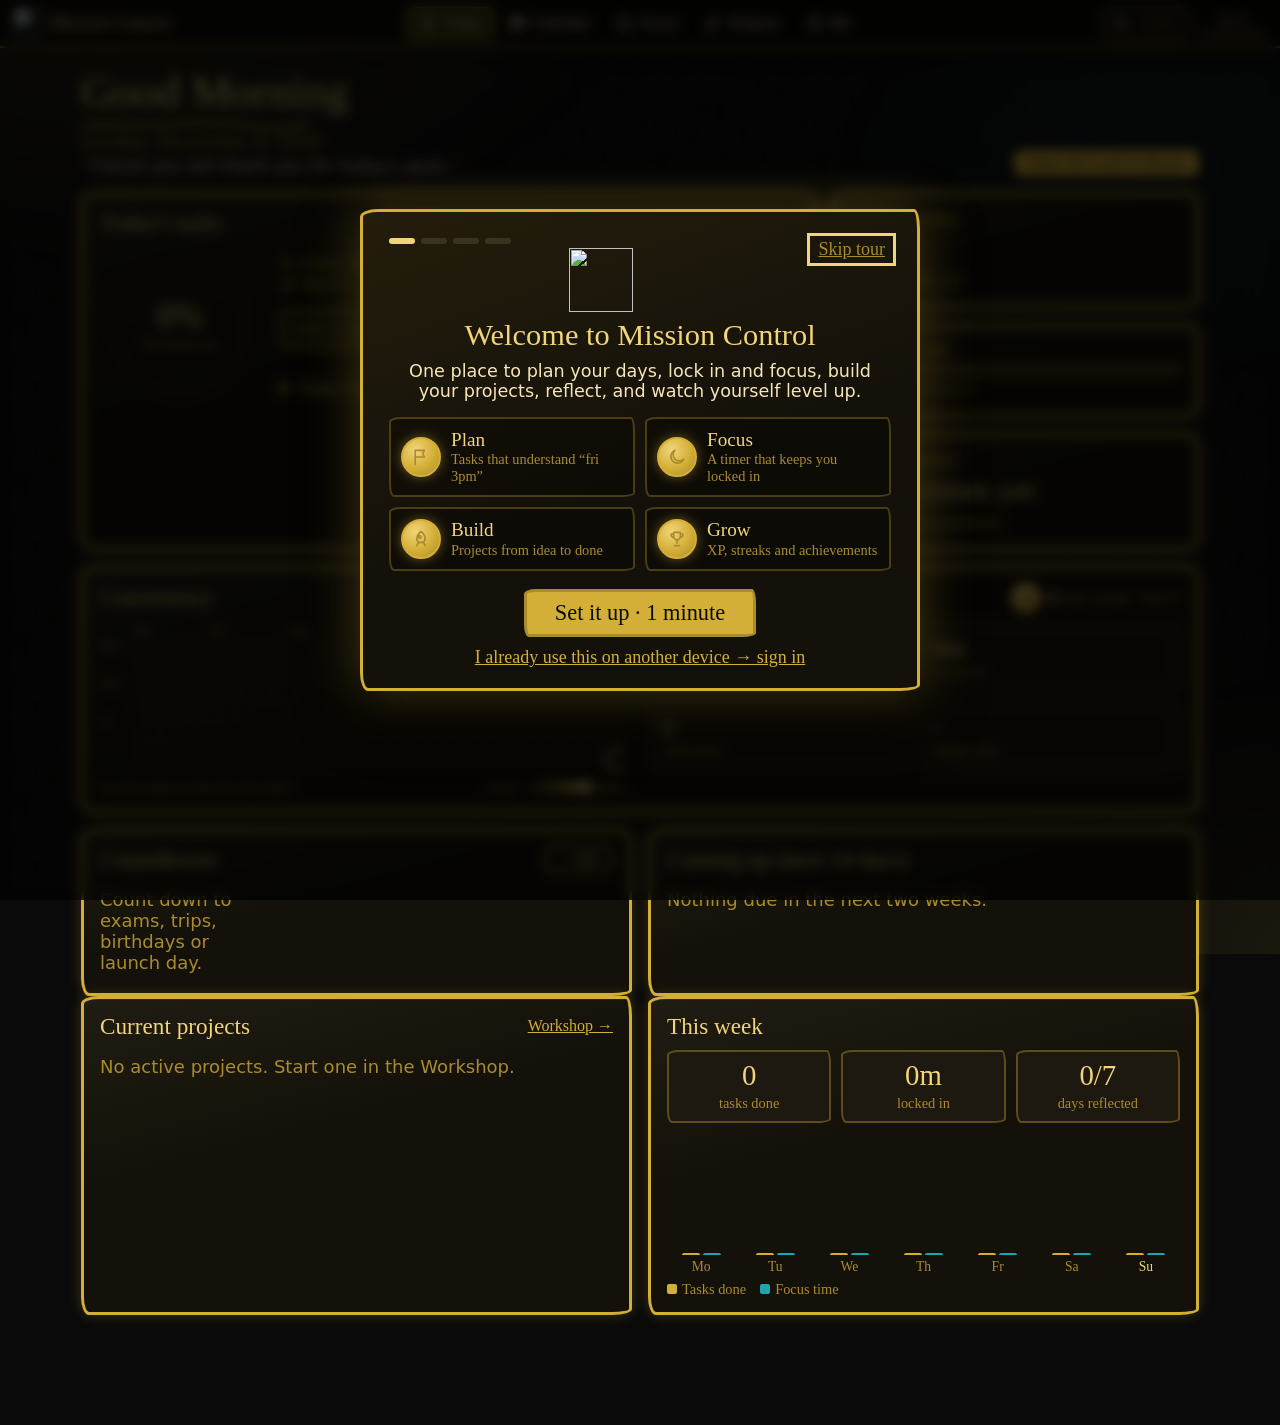
==== commit 92664fda: "Rearrange into five tabs with a welcome tour, smart quick add, reminders and a week view - Five main" ====
--- a/index.html
+++ b/index.html
@@ -4,7 +4,7 @@
 <meta charset="UTF-8">
 <meta name="robots" content="noindex, nofollow, noarchive, nosnippet">
 <meta name="viewport" content="width=device-width, initial-scale=1.0, viewport-fit=cover">
-<title>Mission Control</title>
+<title>Today</title>
 <link rel="icon" href="assets/notes-icon.gif" type="image/gif">
 <link rel="preload" href="assets/fonts/PatrickHand-latin.woff2" as="font" type="font/woff2" crossorigin>
 <meta name="theme-color" content="#14110a">
@@ -40,6 +40,12 @@
     <a class="chip primary" href="focus.html">Enter the Lock-In Room</a>
   </div>
 
+  <div class="sync-nudge" id="syncNudge" hidden>
+    <span>&#9729;&#65039; Your planner only lives in this browser. Sign in to back it up and use it on your phone too.</span>
+    <a class="chip primary" href="me.html#account">Sign in</a>
+    <button type="button" class="icon-btn" id="syncNudgeClose" aria-label="Hide this message">&#10005;</button>
+  </div>
+
   <a class="live-countdown" id="liveCountdown" href="planner.html#internship" hidden>
     <span class="live-label" id="liveLabel">Internship ends in</span>
     <span class="live-units" aria-live="off">
@@ -54,7 +60,7 @@
 
   <div class="dash-top">
     <section class="card today-card" aria-labelledby="todayHeading">
-      <h2 class="card-title" id="todayHeading"><span>Today's tasks</span><a class="card-link" href="planner.html">Open planner &rarr;</a></h2>
+      <h2 class="card-title" id="todayHeading"><span>Today's tasks</span><a class="card-link" href="planner.html">Calendar &rarr;</a></h2>
       <div class="today-body">
         <div class="ring" id="ring">
           <svg viewBox="0 0 160 160" aria-hidden="true">
@@ -66,9 +72,14 @@
         <div class="today-tasks">
           <ul class="list" id="taskList"></ul>
           <div class="form-row quick-add">
-            <input type="text" class="field" id="quickTask" maxlength="200" placeholder="Add a task for today" aria-label="New task for today">
+            <input type="text" class="field" id="quickTask" maxlength="200" placeholder="Add a task... try &quot;call mom tmr 7pm&quot;" aria-label="New task" autocomplete="off">
             <button type="button" class="chip" id="quickAdd">Add</button>
           </div>
+          <div class="quick-hint" id="quickHint" aria-live="polite"></div>
+          <details class="today-notes" id="todayNotesBox">
+            <summary>Notes for today</summary>
+            <textarea class="field" id="todayNotes" maxlength="4000" placeholder="Anything to remember today..."></textarea>
+          </details>
         </div>
       </div>
     </section>
@@ -154,7 +165,9 @@
 <script src="js/life-core.js"></script>
 <script src="js/data.js"></script>
 <script src="js/nav.js"></script>
+<script src="js/reminders.js"></script>
 <script src="js/dashboard.js"></script>
+<script src="js/welcome.js"></script>
 <script src="js/firebase-config.js"></script>
 <script src="js/sync-core.js"></script>
 <script src="js/sync.js"></script>
--- a/css/base.css
+++ b/css/base.css
@@ -662,8 +662,7 @@
   white-space: nowrap;
 }
 
-.site-link svg,
-.site-menu-btn svg {
+.site-link svg {
   width: 18px;
   height: 18px;
   flex-shrink: 0;
@@ -678,20 +677,6 @@
   border-color: var(--gold);
   background: color-mix(in srgb, var(--gold) 18%, transparent);
   color: var(--gold-light);
-}
-
-.site-menu-btn {
-  display: none;
-  align-items: center;
-  gap: 6px;
-  margin-left: auto;
-  padding: 6px 12px;
-  border: 2px solid var(--gold);
-  border-radius: var(--wobble-sm);
-  background: transparent;
-  color: var(--gold-light);
-  font-size: 1rem;
-  cursor: pointer;
 }
 
 .site-level {
@@ -732,36 +717,127 @@
   }
 }
 
-@media (max-width: 900px) {
-  .site-nav {
-    flex-wrap: wrap;
-  }
-
-  .site-menu-btn {
-    display: flex;
-  }
-
-  .site-level {
-    order: 2;
-  }
-
+/* ---------- sub-tabs on the "Me" pages ---------- */
+.sub-nav {
+  position: sticky;
+  top: var(--nav-h, 52px);
+  z-index: 55;
+  display: flex;
+  justify-content: center;
+  gap: 4px;
+  padding: 6px 12px;
+  overflow-x: auto;
+  scrollbar-width: none;
+  border-bottom: 1px solid color-mix(in srgb, var(--gold) 35%, transparent);
+  background: rgba(10, 9, 6, 0.72);
+  -webkit-backdrop-filter: blur(10px);
+  backdrop-filter: blur(10px);
+}
+
+.sub-nav::-webkit-scrollbar {
+  display: none;
+}
+
+.sub-link {
+  display: flex;
+  align-items: center;
+  gap: 5px;
+  flex-shrink: 0;
+  padding: 3px 12px;
+  border: 1px solid transparent;
+  border-radius: 999px;
+  color: var(--gold-dim);
+  font-size: 0.98rem;
+  text-decoration: none;
+  white-space: nowrap;
+}
+
+.sub-link svg {
+  width: 16px;
+  height: 16px;
+}
+
+.sub-link:hover {
+  color: var(--gold-light);
+}
+
+.sub-link[aria-current="page"] {
+  border-color: var(--gold);
+  background: color-mix(in srgb, var(--gold) 16%, transparent);
+  color: var(--gold-light);
+}
+
+/* ---------- bottom tab bar (phones) ---------- */
+.tabbar {
+  display: none;
+}
+
+@media (max-width: 760px) {
   .site-links {
     display: none;
-    order: 3;
-    flex-basis: 100%;
+  }
+
+  .site-search {
+    margin-left: auto;
+  }
+
+  .sub-nav {
+    justify-content: flex-start;
+  }
+
+  body.has-tabbar {
+    --tabbar-space: calc(64px + env(safe-area-inset-bottom, 0px));
+    padding-bottom: var(--tabbar-space);
+  }
+
+  .tabbar {
+    position: fixed;
+    left: 0;
+    right: 0;
+    bottom: 0;
+    z-index: 70;
+    display: grid;
+    grid-template-columns: repeat(5, 1fr);
+    gap: 2px;
+    padding: 5px 6px calc(5px + env(safe-area-inset-bottom, 0px));
+    border-top: 2px solid color-mix(in srgb, var(--gold) 70%, transparent);
+    background: rgba(10, 9, 6, 0.92);
+    -webkit-backdrop-filter: blur(14px);
+    backdrop-filter: blur(14px);
+    box-shadow: 0 -6px 18px rgba(0, 0, 0, 0.5);
+    view-transition-name: tabbar;
+  }
+
+  .tab-link {
+    display: flex;
     flex-direction: column;
-    gap: 4px;
-    padding: 8px 0 4px;
-  }
-
-  .site-nav.is-open .site-links {
-    display: flex;
-  }
-
-  .site-link {
-    padding: 10px 12px;
-    font-size: 1.1rem;
-  }
+    align-items: center;
+    gap: 1px;
+    padding: 4px 0 3px;
+    border-radius: 12px;
+    color: var(--gold-dim);
+    font-size: 0.82rem;
+    text-decoration: none;
+    -webkit-tap-highlight-color: transparent;
+  }
+
+  .tab-link svg {
+    width: 24px;
+    height: 24px;
+  }
+
+  .tab-link[aria-current="page"] {
+    background: color-mix(in srgb, var(--gold) 16%, transparent);
+    color: var(--gold-light);
+  }
+
+  /* things pinned to the bottom of the screen sit above the tab bar */
+  body.has-tabbar .toast { bottom: calc(16px + var(--tabbar-space)); }
+  body.has-tabbar .page-nav,
+  body.has-tabbar .bg-controls { bottom: calc(8px + var(--tabbar-space)); }
+  body.has-tabbar .celebrate-card { bottom: calc(16px + var(--tabbar-space)); }
+  body.has-tabbar .spotify-toggle { bottom: calc(12px + var(--tabbar-space)); }
+  body.has-tabbar .spotify-player:not(.in-pip) { bottom: calc(84px + var(--tabbar-space)); }
 }
 
 @media (hover: none) {
@@ -1082,12 +1158,6 @@
   }
 }
 
-@media (max-width: 900px) {
-  .site-search {
-    order: 1;
-    margin-left: auto;
-  }
-}
 
 .cmdk {
   width: min(600px, 94vw);
@@ -1211,3 +1281,45 @@
     display: none;
   }
 }
+
+/* ---------- reading font ----------
+   Long text (tasks, notes, journal entries, descriptions, fields) uses a clean font so it's easy
+   to read; headings, numbers and buttons keep the handwriting. Settings > Reading font switches
+   back to handwriting everywhere. */
+:root {
+  --font-read: "Segoe UI", system-ui, -apple-system, "Helvetica Neue", Roboto, Arial, sans-serif;
+}
+
+html[data-font="clean"] :is(
+  input:not([type="checkbox"]):not([type="radio"]):not([type="range"]):not([type="color"]),
+  textarea,
+  select,
+  .list-item .grow,
+  .task-text,
+  .week-tasks li,
+  .up-chip,
+  .note-body,
+  .note-card p,
+  .snippet,
+  .tl-body p,
+  .recap-section .grow,
+  .page-sub,
+  .daily-line,
+  .empty-note,
+  .small-note,
+  .set-note,
+  .sp-artist,
+  .cmdk-label,
+  .celebrate-text span,
+  .project-card .muted,
+  .ach-text .muted,
+  .hub-card p,
+  .welcome p
+) {
+  font-family: var(--font-read);
+  letter-spacing: 0;
+}
+
+html[data-font="clean"] :is(textarea, .note-body, .list-item .grow, .task-text, .week-tasks li) {
+  font-size: 0.94em;
+}
--- a/css/dashboard.css
+++ b/css/dashboard.css
@@ -581,3 +581,288 @@
 .heat-legend i.l2 { background: color-mix(in srgb, var(--gold) 52%, #1d1810); }
 .heat-legend i.l3 { background: color-mix(in srgb, var(--gold) 78%, #1d1810); }
 .heat-legend i.l4 { background: var(--gold-light); }
+
+/* ---------- quick add preview, today's notes and the sign-in nudge ---------- */
+.quick-hint {
+  min-height: 1.2em;
+  margin: 4px 2px 0;
+  color: var(--gold);
+  font-size: 0.95rem;
+}
+
+.task-time {
+  flex-shrink: 0;
+  padding: 0 7px;
+  border-radius: 999px;
+  background: color-mix(in srgb, var(--gold) 22%, transparent);
+  color: var(--gold-light);
+  font-size: 0.85rem;
+  white-space: nowrap;
+}
+
+.today-notes {
+  margin-top: 8px;
+}
+
+.today-notes summary {
+  color: var(--gold);
+  cursor: pointer;
+}
+
+.today-notes textarea {
+  width: 100%;
+  min-height: 80px;
+  margin-top: 6px;
+}
+
+.sync-nudge {
+  display: flex;
+  flex-wrap: wrap;
+  align-items: center;
+  gap: 8px 12px;
+  margin: 0 0 14px;
+  padding: 8px 12px;
+  border: 2px dashed color-mix(in srgb, var(--gold) 55%, transparent);
+  border-radius: var(--wobble-sm);
+  background: color-mix(in srgb, var(--gold) 8%, transparent);
+}
+
+.sync-nudge[hidden] {
+  display: none;
+}
+
+.sync-nudge span {
+  flex: 1 1 260px;
+}
+
+/* ---------- welcome tour ---------- */
+.welcome {
+  width: min(560px, 94vw);
+  max-height: 92dvh;
+  padding: 26px 26px 20px;
+  border: 3px solid var(--gold);
+  border-radius: var(--wobble-lg);
+  background: linear-gradient(160deg, #241d0c, #14110a 55%);
+  color: var(--cream);
+  box-shadow: 0 0 50px color-mix(in srgb, var(--gold) 30%, transparent), 0 20px 60px rgba(0, 0, 0, 0.7);
+  overscroll-behavior: contain;
+}
+
+.welcome::backdrop {
+  background: rgba(0, 0, 0, 0.72);
+  -webkit-backdrop-filter: blur(6px);
+  backdrop-filter: blur(6px);
+}
+
+@media (prefers-reduced-motion: no-preference) {
+  .welcome[open] .welcome-step {
+    animation: rise-in 0.4s cubic-bezier(0.2, 0.7, 0.2, 1) both;
+  }
+}
+
+.welcome h2 {
+  margin: 6px 0 8px;
+  font-weight: 400;
+  font-size: 1.9rem;
+  color: var(--gold-light);
+}
+
+.welcome p {
+  margin: 6px 0;
+}
+
+.welcome-lead {
+  font-size: 1.1rem;
+}
+
+.welcome-logo {
+  display: block;
+  width: 64px;
+  height: 64px;
+  margin: 0 auto;
+  image-rendering: pixelated;
+}
+
+.welcome-step:has(.welcome-logo) {
+  text-align: center;
+}
+
+.welcome-skip {
+  float: right;
+  border: none;
+  background: none;
+  color: var(--gold-dim);
+  font: inherit;
+  text-decoration: underline;
+  cursor: pointer;
+}
+
+.welcome-dots {
+  display: flex;
+  gap: 6px;
+  margin-bottom: 4px;
+}
+
+.welcome-dots span {
+  width: 26px;
+  height: 6px;
+  border-radius: 3px;
+  background: #3a3220;
+}
+
+.welcome-dots .is-done { background: var(--gold-dim); }
+.welcome-dots .is-on { background: var(--gold-light); }
+
+.welcome-features {
+  display: grid;
+  grid-template-columns: repeat(2, minmax(0, 1fr));
+  gap: 10px;
+  margin: 16px 0;
+  text-align: left;
+}
+
+.welcome-feature {
+  display: grid;
+  grid-template-columns: auto 1fr;
+  grid-template-rows: auto auto;
+  column-gap: 10px;
+  align-items: center;
+  padding: 10px;
+  border: 2px solid color-mix(in srgb, var(--gold) 30%, transparent);
+  border-radius: var(--wobble-sm);
+  background: rgba(0, 0, 0, 0.3);
+}
+
+.welcome-feature .badge-icon,
+.welcome-tour .badge-icon {
+  grid-row: span 2;
+  width: 40px;
+  height: 40px;
+  border-width: 2px;
+}
+
+.welcome-feature .badge-icon svg,
+.welcome-tour .badge-icon svg {
+  width: 20px;
+  height: 20px;
+}
+
+.welcome-feature strong {
+  font-weight: 400;
+  font-size: 1.2rem;
+  color: var(--gold-light);
+}
+
+.welcome-feature span {
+  font-size: 0.9rem;
+  color: var(--gold-dim);
+}
+
+.welcome-actions {
+  display: flex;
+  flex-wrap: wrap;
+  align-items: center;
+  justify-content: center;
+  gap: 10px;
+  margin-top: 18px;
+}
+
+.welcome-link {
+  flex-basis: 100%;
+  color: var(--gold);
+  text-align: center;
+}
+
+.welcome-q {
+  margin-top: 14px !important;
+  color: var(--gold);
+}
+
+.welcome-chips {
+  display: flex;
+  flex-wrap: wrap;
+  gap: 6px;
+  margin: 6px 0;
+}
+
+.welcome-chips .chip[aria-pressed="true"] {
+  background: var(--gold);
+  color: #0a0a0a;
+}
+
+.welcome-form {
+  display: grid;
+  grid-template-columns: repeat(2, minmax(0, 1fr));
+  gap: 8px;
+  margin-top: 10px;
+}
+
+.welcome-form .field {
+  color-scheme: dark;
+}
+
+.welcome .field {
+  width: 100%;
+}
+
+.welcome-error {
+  color: #ff8a8a;
+  min-height: 1.2em;
+}
+
+.welcome-tour {
+  display: grid;
+  gap: 6px;
+  margin: 6px 0 0;
+  padding: 0;
+  list-style: none;
+}
+
+.welcome-tour li {
+  display: grid;
+  grid-template-columns: auto 90px 1fr;
+  align-items: center;
+  gap: 10px;
+}
+
+.welcome-tour li .badge-icon {
+  grid-row: auto;
+  width: 32px;
+  height: 32px;
+}
+
+.welcome-tour strong {
+  font-weight: 400;
+  color: var(--gold-light);
+  font-size: 1.15rem;
+}
+
+.welcome-tour span {
+  color: var(--cream);
+  font-size: 0.95rem;
+}
+
+.welcome-tip {
+  margin-top: 12px !important;
+  color: var(--gold-dim);
+  font-size: 0.95rem;
+}
+
+@media (max-width: 520px) {
+  .welcome {
+    padding: 20px 16px 16px;
+  }
+
+  .welcome-features,
+  .welcome-form {
+    grid-template-columns: 1fr;
+  }
+
+  .welcome-tour li {
+    grid-template-columns: auto 1fr;
+  }
+
+  .welcome-tour li span {
+    grid-column: 2;
+  }
+}
